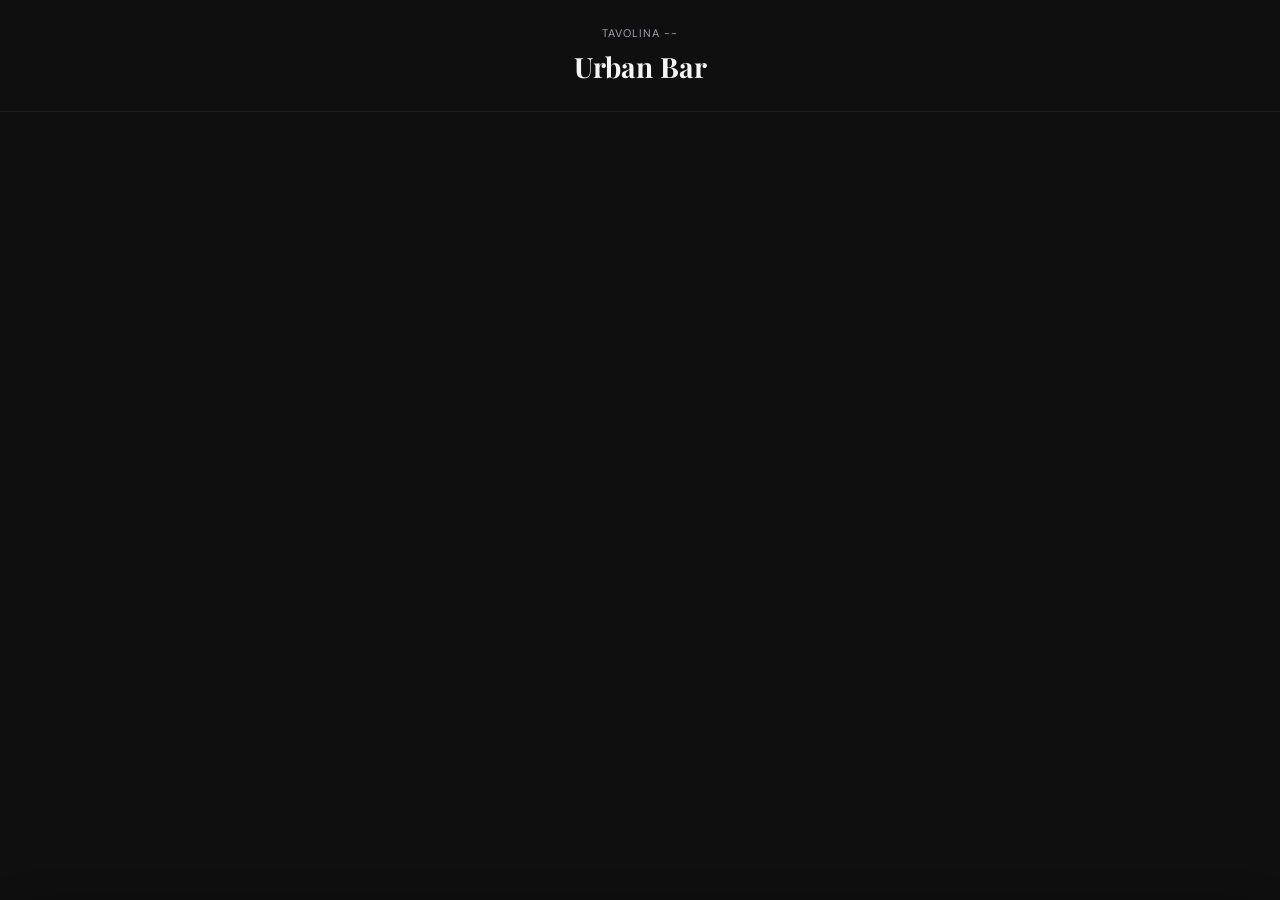
==== index.html @ 6b61b441 "Update UI: Minimalist waiter calls and logic cleanup" ====
<!DOCTYPE html>
<html lang="sq">
<head>
    <meta charset="UTF-8">
    <meta name="viewport" content="width=device-width, initial-scale=1.0">
    <title>Menu – Urban Bar</title>
    <link href="https://fonts.googleapis.com/css2?family=Playfair+Display:wght@600;700&family=DM+Sans:wght@300;400;500&display=swap" rel="stylesheet">
    <link rel="stylesheet" href="style.css">
</head>
<body>

<div id="status-hub-container"></div>

<div class="header">
    <div id="table-label" style="font-size: 11px; color: var(--muted); text-transform: uppercase; letter-spacing: 1px; margin-bottom: 8px;">Tavolina --</div>
    <h1 style="font-family: 'Playfair Display', serif; font-size: 28px;">Urban Bar</h1>
</div>

<div class="categories" id="cat-bar" style="display:none"></div>
<div id="menu-list"></div>
<div style="height: 120px;"></div>

<div class="cart-bar" id="cart-bar">
    <div id="cart-preview"></div>
    
    <div class="cart-footer">
        <div>
            <div style="font-size: 12px; color: var(--muted);">Total</div>
            <div id="cart-total" style="font-weight: 700; font-size: 18px;">0.00 €</div>
        </div>
        <button class="cart-btn-main" onclick="openModal()">Porosit <span id="cart-count"></span></button>
    </div>
</div>

<div class="overlay" id="overlay" onclick="if(event.target.id==='overlay') closeModal()">
    <div class="modal" id="modal">
        <div id="modal-body"></div>
    </div>
</div>

<script type="module" src="app.js"></script>
</body>
</html>
---- style.css ----
* { box-sizing: border-box; margin: 0; padding: 0; }
:root {
    --bg: #0F0F10; --card: #1A1A1D; --card-soft: #222226;
    --text: #F5F5F5; --muted: #A1A1AA; --border: rgba(255,255,255,0.06);
    --accent-gradient: linear-gradient(135deg,#F58529,#DD2A7B,#8134AF,#515BD4);
    --accent-solid: #DD2A7B;
}
body { background: var(--bg); color: var(--text); font-family: 'DM Sans', sans-serif; margin: 0; padding: 0; }

.status-hub {
    position: sticky; top: 0; left: 0; z-index: 1100;
    background: var(--card-soft); border-bottom: 1px solid var(--accent-solid);
    box-shadow: 0 4px 20px rgba(0,0,0,0.5); margin: 0;
}
.hub-main { padding: 12px 20px; display: flex; justify-content: space-between; align-items: center; }
.hub-info { font-size: 13px; display: flex; align-items: center; gap: 8px; }
.hub-dot { width: 8px; height: 8px; background: var(--accent-solid); border-radius: 50%; animation: pulse 1.5s infinite; }
.hub-dot.is-done { background: #4CAF7D !important; box-shadow: 0 0 10px #4CAF7D; }

@keyframes pulse { 0% { opacity: 1; } 50% { opacity: 0.3; } 100% { opacity: 1; } }

.hub-btn { background: rgba(255,255,255,0.05); border: 1px solid var(--border); color: var(--text); padding: 6px 14px; border-radius: 8px; font-size: 12px; cursor: pointer; }
.hub-dropdown {
    display: none; 
    padding: 0 20px 15px; 
    border-top: 1px solid var(--border); 
    max-height: 400px; /* E rritim pak lartësinë */
    overflow-y: auto;  /* Lejon lëvizjen (scroll) brenda listës */
}

/* Sigurohemi që butoni i fundit të ketë pak hapësirë sipër */
.hub-dropdown button:last-child {
    margin-top: 10px;
}
.hub-item { display: flex; justify-content: space-between; align-items: center; padding: 12px 0; border-bottom: 1px solid rgba(255,255,255,0.05); }

.header{ padding: 26px 20px; text-align: center; border-bottom: 1px solid var(--border); }
.categories{ display: flex; gap: 10px; padding: 14px 20px; overflow-x: auto; position: sticky; top: 0; background: var(--bg); z-index: 90; border-bottom: 1px solid var(--border); }
.cat-btn{ padding: 8px 16px; border-radius: 999px; border: 1px solid var(--border); background: var(--card); color: var(--muted); cursor: pointer; white-space: nowrap; font-size: 13px; }
.cat-btn.active{ background: var(--accent-gradient); color: white; border: none; }

.section{ padding: 0 20px; margin-top: 28px; }
.section-title{ font-family: 'Playfair Display',serif; margin-bottom: 16px; font-size: 20px; }
.item-card{ background: linear-gradient(145deg,#1A1A1D,#202024); border-radius: 20px; padding: 14px; margin-bottom: 16px; display: flex; align-items: center; gap: 14px; border: 1px solid var(--border); }
.item-image{ width: 68px; height: 68px; border-radius: 18px; background-size: cover; background-position: center; flex-shrink: 0; background-color: #222; }
.item-info { flex: 1; }
.item-name { font-weight: 600; font-size: 15px; margin-bottom: 4px; }
.item-desc { font-size: 12px; color: var(--muted); line-height: 1.4; }
.item-price { color: var(--accent-solid); font-weight: 700; font-size: 14px; margin-top: 4px; }

.add-btn { width: 36px; height: 36px; border-radius: 12px; background: var(--accent-gradient); border: none; color: white; font-size: 22px; cursor: pointer; }
.qty-ctrl { display: flex; align-items: center; gap: 10px; }
.qty-btn { width: 30px; height: 30px; border-radius: 50%; border: 1px solid var(--border); background: transparent; color: white; cursor: pointer; }

/* CART & MODAL DHE PREVIEW */
.cart-bar { position: fixed; bottom: 20px; left: 16px; right: 16px; background: #1A1A1D; border-radius: 20px; padding: 16px; display: flex; flex-direction: column; border: 1px solid var(--border); transform: translateY(150%); transition: 0.4s; z-index: 1000; box-shadow: 0 -10px 40px rgba(0,0,0,0.6); }
.cart-bar.visible { transform: translateY(0); }
.cart-footer { display: flex; justify-content: space-between; align-items: center; width: 100%; margin-top: 10px; padding-top: 10px; border-top: 1px solid var(--border); }
.cart-btn-main { background: var(--accent-gradient); border: none; padding: 12px 20px; border-radius: 12px; color: white; font-weight: 600; cursor: pointer; }

#cart-preview { max-height: 160px; overflow-y: auto; width: 100%; }
.preview-item { display: flex; justify-content: space-between; align-items: center; padding: 8px 0; border-bottom: 1px solid rgba(255,255,255,0.03); font-size: 14px; }
.preview-item:last-child { border-bottom: none; }
.remove-btn { background: rgba(221, 42, 123, 0.15); color: var(--accent-solid); border: none; border-radius: 6px; padding: 6px 10px; font-size: 12px; cursor: pointer; font-weight: 600; transition: 0.2s; }
.remove-btn:active { background: var(--accent-solid); color: white; }

.overlay { position: fixed; inset: 0; background: rgba(0,0,0,0.8); backdrop-filter: blur(8px); display: none; align-items: flex-end; z-index: 2000; }
.modal { background: #18181B; width: 100%; border-radius: 24px 24px 0 0; padding: 24px; max-height: 80vh; overflow-y: auto; }
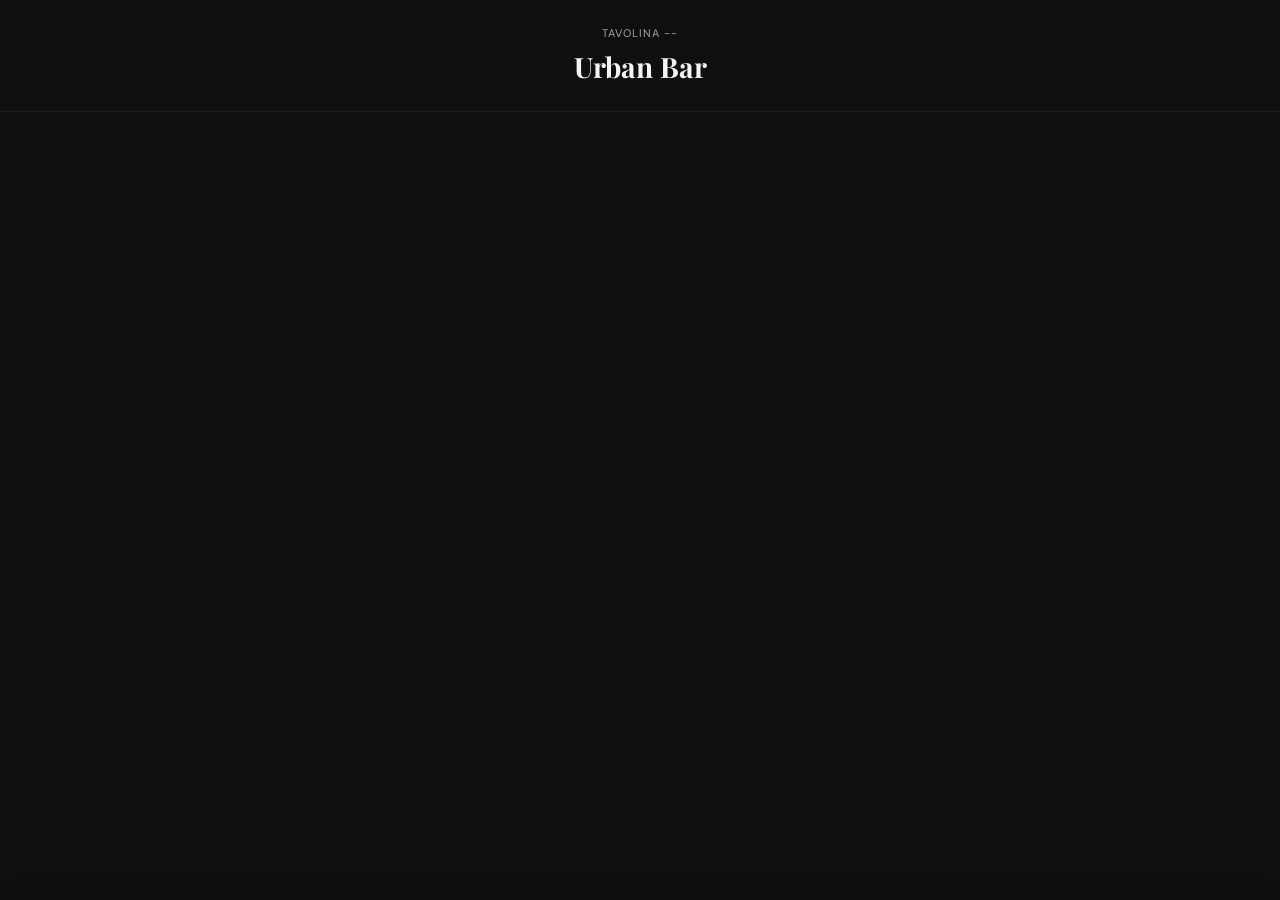
==== commit d24bd6ac: "feat: enhance modal UI and scale up action buttons" ====
--- a/index.html
+++ b/index.html
@@ -1,43 +1,67 @@
 <!DOCTYPE html>
 <html lang="sq">
 <head>
-    <meta charset="UTF-8">
-    <meta name="viewport" content="width=device-width, initial-scale=1.0">
-    <title>Menu – Urban Bar</title>
-    <link href="https://fonts.googleapis.com/css2?family=Playfair+Display:wght@600;700&family=DM+Sans:wght@300;400;500&display=swap" rel="stylesheet">
-    <link rel="stylesheet" href="style.css">
+  <meta charset="UTF-8" />
+  <meta name="viewport" content="width=device-width, initial-scale=1.0" />
+  <title>Menu – Urban Bar</title>
+  <link rel="preconnect" href="https://fonts.googleapis.com" />
+  <link rel="preconnect" href="https://fonts.gstatic.com" crossorigin />
+  <link href="https://fonts.googleapis.com/css2?family=Playfair+Display:wght@600;700&family=DM+Sans:wght@300;400;500;700&display=swap" rel="stylesheet" />
+  <link rel="stylesheet" href="client/style.css" />
 </head>
 <body>
 
-<div id="status-hub-container"></div>
+  <aside id="status-hub-container" aria-live="polite"></aside>
 
-<div class="header">
-    <div id="table-label" style="font-size: 11px; color: var(--muted); text-transform: uppercase; letter-spacing: 1px; margin-bottom: 8px;">Tavolina --</div>
-    <h1 style="font-family: 'Playfair Display', serif; font-size: 28px;">Urban Bar</h1>
-</div>
+  <header class="page-header">
+    <div id="table-label" class="page-header__table-label">Tavolina --</div>
+    <h1 class="page-header__title">Urban Bar</h1>
+  </header>
 
-<div class="categories" id="cat-bar" style="display:none"></div>
-<div id="menu-list"></div>
-<div style="height: 120px;"></div>
+  <nav id="cat-bar" class="categories" aria-label="Kategoritë e menusë" hidden></nav>
 
-<div class="cart-bar" id="cart-bar">
-    <div id="cart-preview"></div>
-    
-    <div class="cart-footer">
-        <div>
-            <div style="font-size: 12px; color: var(--muted);">Total</div>
-            <div id="cart-total" style="font-weight: 700; font-size: 18px;">0.00 €</div>
+  <main id="menu-list" class="menu-list"></main>
+
+  <div class="page-spacer" aria-hidden="true"></div>
+
+  <section id="cart-bar" class="cart-bar" aria-label="Përmbledhja e porosisë">
+    <div id="cart-preview" class="cart-preview" role="list">
+      </div>
+
+    <footer class="cart-footer">
+      <div class="cart-summary">
+        <span class="cart-summary__label">Total</span>
+        <output id="cart-total" class="cart-summary__value">0.00 €</output>
+      </div>
+
+      <button id="cart-open-btn" class="button button--primary cart-btn-main" type="button">
+        Porosit <span id="cart-count" class="cart-count-badge"></span>
+      </button>
+    </footer>
+  </section>
+
+  <div id="overlay" class="overlay" aria-hidden="true">
+    <section id="modal" class="modal" role="dialog" aria-modal="true" aria-labelledby="modal-title">
+      <header class="modal__header">
+        <h2 id="modal-title" class="modal__title">Detajet e Porosisë</h2>
+      </header>
+      <div id="modal-body" class="modal__body"></div>
+    </section>
+  </div>
+
+  <template id="template-item">
+    <article class="item-card">
+      <div class="item-image"></div>
+      <div class="item-info">
+        <h3 class="item-name"></h3>
+        <p class="item-desc"></p>
+        <span class="item-price"></span>
+      </div>
+      <div class="qty-ctrl">
         </div>
-        <button class="cart-btn-main" onclick="openModal()">Porosit <span id="cart-count"></span></button>
-    </div>
-</div>
+    </article>
+  </template>
 
-<div class="overlay" id="overlay" onclick="if(event.target.id==='overlay') closeModal()">
-    <div class="modal" id="modal">
-        <div id="modal-body"></div>
-    </div>
-</div>
-
-<script type="module" src="app.js"></script>
+  <script type="module" src="client/js/app.js"></script>
 </body>
 </html>
--- a/client/style.css
+++ b/client/style.css
@@ -0,0 +1,728 @@
+/* ==========================================================================
+   1. RESET & VARIABLES
+   ========================================================================== */
+*,
+*::before,
+*::after {
+  box-sizing: border-box;
+}
+
+:root {
+  --color-bg: #0f0f10;
+  --color-surface: #1a1a1d;
+  --color-surface-soft: #222226;
+  --color-surface-deep: #18181b;
+  --color-surface-input: #111111;
+
+  --color-text: #f5f5f5;
+  --color-text-muted: #a1a1aa;
+  --color-border: rgba(255, 255, 255, 0.06);
+  --color-border-soft: rgba(255, 255, 255, 0.05);
+
+  --color-accent: #dd2a7b;
+  --color-success: #4caf7d;
+
+  --gradient-accent: linear-gradient(135deg, #f58529, #dd2a7b, #8134af, #515bd4);
+  --gradient-card: linear-gradient(145deg, #1a1a1d, #202024);
+
+  --font-body: "DM Sans", sans-serif;
+  --font-heading: "Playfair Display", serif;
+
+  --radius-xs: 0.375rem;
+  --radius-sm: 0.5rem;
+  --radius-md: 0.75rem;
+  --radius-lg: 1rem;
+  --radius-xl: 1.25rem;
+  --radius-2xl: 1.5rem;
+  --radius-pill: 62.4375rem;
+  --radius-round: 50%;
+
+  --space-1: 0.25rem;
+  --space-2: 0.5rem;
+  --space-3: 0.625rem;
+  --space-4: 0.75rem;
+  --space-5: 0.875rem;
+  --space-6: 1rem;
+  --space-7: 1.125rem;
+  --space-8: 1.25rem;
+  --space-9: 1.5rem;
+  --space-10: 1.75rem;
+  --space-11: 2rem;
+
+  --text-xs: 0.625rem;
+  --text-sm: 0.75rem;
+  --text-md: 0.8125rem;
+  --text-base: 0.875rem;
+  --text-lg: 0.9375rem;
+  --text-xl: 1rem;
+  --text-2xl: 1.25rem;
+  --text-3xl: 1.75rem;
+
+  --shadow-elevated: 0 0.25rem 1.25rem rgba(0, 0, 0, 0.5);
+  --shadow-cart: 0 -0.625rem 2.5rem rgba(0, 0, 0, 0.6);
+  --shadow-button: 0 0.25rem 0.9375rem rgba(0, 0, 0, 0.2);
+
+  --transition-fast: 0.2s ease;
+  --transition-base: 0.3s ease;
+  --transition-slow: 0.4s ease;
+
+  --container-padding: 1.25rem;
+  --sticky-top-categories: 0;
+  --sticky-top-waiter: 4.125rem;
+}
+
+/* ==========================================================================
+   2. BASE STYLES
+   ========================================================================== */
+html {
+  font-size: 16px;
+  scroll-behavior: smooth;
+}
+
+body {
+  margin: 0;
+  padding: 0;
+  background: var(--color-bg);
+  color: var(--color-text);
+  font-family: var(--font-body);
+}
+
+button,
+input,
+textarea {
+  font: inherit;
+}
+
+button {
+  cursor: pointer;
+}
+
+img {
+  max-width: 100%;
+  display: block;
+}
+
+[hidden] {
+  display: none !important;
+}
+
+/* ==========================================================================
+   3. HEADER & LAYOUT
+   ========================================================================== */
+.page-header {
+  padding: 1.625rem var(--container-padding);
+  text-align: center;
+  border-bottom: 0.0625rem solid var(--color-border);
+}
+
+.page-header__table-label {
+  margin-bottom: var(--space-2);
+  color: var(--color-text-muted);
+  font-size: 0.6875rem;
+  text-transform: uppercase;
+  letter-spacing: 0.0625rem;
+}
+
+.page-header__title {
+  margin: 0;
+  font-family: var(--font-heading);
+  font-size: var(--text-3xl);
+  font-weight: 700;
+}
+
+.menu-list {
+  width: 100%;
+}
+
+.page-spacer {
+  height: 7.5rem;
+}
+
+/* ==========================================================================
+   4. STATUS HUB (STIKCY BAR)
+   ========================================================================== */
+.status-hub {
+  position: sticky;
+  top: 0;
+  left: 0;
+  z-index: 1100;
+  margin: 0;
+  background: var(--color-surface-soft);
+  border-bottom: 0.0625rem solid var(--color-accent);
+  box-shadow: var(--shadow-elevated);
+}
+
+.status-hub__main {
+  display: flex;
+  align-items: center;
+  justify-content: space-between;
+  padding: 0.75rem 1.25rem;
+  gap: 1rem;
+}
+
+.status-hub__info {
+  display: flex;
+  align-items: center;
+  gap: 0.5rem;
+  font-size: var(--text-md);
+}
+
+.status-hub__dot {
+  width: 0.5rem;
+  height: 0.5rem;
+  border-radius: var(--radius-round);
+  background: var(--color-accent);
+  animation: pulse 1.5s infinite;
+}
+
+.status-hub__dot.is-done {
+  background: var(--color-success) !important;
+  box-shadow: 0 0 0.625rem var(--color-success);
+}
+
+.status-hub__dropdown {
+  display: none;
+  max-height: 25rem;
+  overflow-y: auto;
+  padding: 0 1.25rem 0.9375rem;
+  border-top: 0.0625rem solid var(--color-border);
+}
+
+.status-hub__dropdown.is-open {
+  display: block;
+}
+
+.status-hub__item {
+  display: flex;
+  align-items: center;
+  justify-content: space-between;
+  gap: 1rem;
+  padding: 0.75rem 0;
+  border-bottom: 0.0625rem solid var(--color-border-soft);
+}
+
+.status-hub__item-title {
+  font-size: var(--text-md);
+  font-weight: 500;
+}
+
+.status-hub__item-actions {
+  display: flex;
+  align-items: center;
+  gap: 0.75rem;
+}
+
+.status-hub__status {
+  font-size: var(--text-xs);
+  font-weight: 700;
+  text-transform: uppercase;
+}
+
+.status-hub__status.is-done {
+  color: var(--color-success);
+}
+
+.status-hub__footer {
+  margin-top: 0.3125rem;
+  padding: 0.9375rem 0 0.3125rem;
+  text-align: center;
+}
+
+/* ==========================================================================
+   5. CATEGORIES & CARDS
+   ========================================================================== */
+.categories {
+  position: sticky;
+  top: var(--sticky-top-categories);
+  z-index: 90;
+  display: flex;
+  gap: 0.625rem;
+  overflow-x: auto;
+  padding: 0.875rem var(--container-padding);
+  background: var(--color-bg);
+  border-bottom: 0.0625rem solid var(--color-border);
+}
+
+.categories::-webkit-scrollbar {
+  display: none;
+}
+
+.category-btn {
+  flex: 0 0 auto;
+  white-space: nowrap;
+  border: 0.0625rem solid var(--color-border);
+  border-radius: var(--radius-pill);
+  background: var(--color-surface);
+  color: var(--color-text-muted);
+  padding: 0.5rem 1rem;
+  font-size: var(--text-md);
+  transition: var(--transition-fast);
+}
+
+.category-btn.active {
+  border: none;
+  color: #ffffff;
+  background: var(--gradient-accent);
+}
+
+.section {
+  margin-top: 1.75rem;
+  padding: 0 var(--container-padding);
+}
+
+.section-title {
+  margin: 0 0 1rem;
+  font-family: var(--font-heading);
+  font-size: var(--text-2xl);
+}
+
+.item-card {
+  display: flex;
+  align-items: center;
+  gap: 0.875rem;
+  margin-bottom: 1rem;
+  padding: 0.875rem;
+  border: 0.0625rem solid var(--color-border);
+  border-radius: var(--radius-xl);
+  background: var(--gradient-card);
+}
+
+.item-image {
+  flex-shrink: 0;
+  width: 4.25rem;
+  height: 4.25rem;
+  border-radius: 1.125rem;
+  background-color: #222222;
+  background-position: center;
+  background-repeat: no-repeat;
+  background-size: cover;
+}
+
+.item-info {
+  flex: 1;
+  min-width: 0;
+}
+
+.item-name {
+  margin-bottom: 0.25rem;
+  font-size: var(--text-lg);
+  font-weight: 600;
+}
+
+.item-desc {
+  color: var(--color-text-muted);
+  font-size: var(--text-sm);
+  line-height: 1.4;
+}
+
+.item-price {
+  margin-top: 0.25rem;
+  color: var(--color-accent);
+  font-size: var(--text-base);
+  font-weight: 700;
+}
+
+/* ==========================================================================
+   6. CONTROLS & BUTTONS
+   ========================================================================== */
+.qty-ctrl {
+  display: flex;
+  align-items: center;
+  gap: 0.625rem;
+}
+
+.qty-value {
+  min-width: 1.5rem;
+  text-align: center;
+  font-weight: 700;
+}
+
+.button {
+  display: inline-flex;
+  align-items: center;
+  justify-content: center;
+  border: none;
+  transition: var(--transition-fast);
+}
+
+.button--primary {
+  color: #ffffff;
+  background: var(--gradient-accent);
+}
+
+.button--ghost {
+  color: var(--color-text);
+  background: rgba(255, 255, 255, 0.05);
+  border: 0.0625rem solid var(--color-border);
+}
+
+.button--accent-solid {
+  color: #ffffff;
+  background: var(--color-accent);
+}
+
+.icon-btn {
+  width: 2.25rem;
+  height: 2.25rem;
+  border-radius: 0.75rem;
+  color: #ffffff;
+  font-size: 1.375rem;
+}
+
+.qty-btn {
+  width: 1.875rem;
+  height: 1.875rem;
+  border: 0.0625rem solid var(--color-border);
+  border-radius: var(--radius-round);
+  background: transparent;
+  color: #ffffff;
+}
+
+.status-hub__toggle-btn,
+.status-hub__link,
+.waiter-btn,
+.cart-btn-main,
+.confirm-btn {
+  border-radius: var(--radius-md);
+}
+
+.status-hub__toggle-btn {
+  padding: 0.375rem 0.875rem;
+  font-size: var(--text-sm);
+}
+
+.status-hub__link {
+  display: inline-flex;
+  align-items: center;
+  justify-content: center;
+  min-width: 3.25rem;
+  padding: 0.3125rem 0.625rem;
+  font-size: var(--text-sm);
+  font-weight: 700;
+  color: var(--color-accent);
+  text-decoration: none;
+  background: rgba(255, 255, 255, 0.05);
+  border: 0.0625rem solid var(--color-border);
+}
+
+.status-hub__view-all-btn {
+  width: auto;
+  min-width: 8.75rem;
+  padding: 0.5rem 1rem;
+  border: none;
+  border-radius: 0.75rem;
+  background: var(--gradient-accent);
+  color: #ffffff;
+  font-size: 0.6875rem;
+  font-weight: 700;
+}
+
+/* ==========================================================================
+   7. CART BAR & PREVIEW
+   ========================================================================== */
+.cart-bar {
+  position: fixed;
+  right: 1rem;
+  bottom: 1.25rem;
+  left: 1rem;
+  z-index: 1000;
+  display: flex;
+  flex-direction: column;
+  padding: 1rem;
+  border: 0.0625rem solid var(--color-border);
+  border-radius: var(--radius-xl);
+  background: var(--color-surface);
+  box-shadow: var(--shadow-cart);
+  transform: translateY(150%);
+  transition: transform var(--transition-slow);
+}
+
+.cart-bar.visible {
+  transform: translateY(0);
+}
+
+.cart-preview {
+  max-height: 10rem;
+  overflow-y: auto;
+  width: 100%;
+}
+
+.preview-item {
+  display: flex;
+  align-items: center;
+  justify-content: space-between;
+  gap: 0.75rem;
+  padding: 0.5rem 0;
+  border-bottom: 0.0625rem solid rgba(255, 255, 255, 0.03);
+  font-size: var(--text-base);
+}
+
+.preview-item:last-child {
+  border-bottom: none;
+}
+
+.preview-item__name {
+  flex: 1;
+  font-size: var(--text-base);
+}
+
+.preview-item__qty-box {
+  display: flex;
+  align-items: center;
+  gap: 0.75rem;
+  margin-right: 0.625rem;
+  padding: 0.25rem 0.5rem;
+  border: 0.0625rem solid var(--color-border);
+  border-radius: 0.625rem;
+  background: rgba(255, 255, 255, 0.05);
+}
+
+.preview-item__qty-btn {
+  padding: 0 0.3125rem;
+  border: none;
+  background: none;
+  color: var(--color-accent);
+  font-size: 1rem;
+  font-weight: 800;
+}
+
+.preview-item__qty-value {
+  min-width: 0.9375rem;
+  text-align: center;
+  font-size: var(--text-md);
+  font-weight: 700;
+}
+
+.preview-item__price {
+  min-width: 3.125rem;
+  text-align: right;
+  color: var(--color-text-muted);
+  font-size: var(--text-md);
+}
+
+.cart-footer {
+  display: flex;
+  align-items: center;
+  justify-content: space-between;
+  gap: 1rem;
+  width: 100%;
+  margin-top: 0.625rem;
+  padding-top: 0.625rem;
+  border-top: 0.0625rem solid var(--color-border);
+}
+
+.cart-summary__label {
+  color: var(--color-text-muted);
+  font-size: var(--text-sm);
+}
+
+.cart-summary__value {
+  font-size: var(--text-xl);
+  font-weight: 700;
+}
+
+.cart-btn-main {
+  padding: 0.75rem 1.25rem;
+  font-weight: 600;
+}
+
+/* ==========================================================================
+   8. MODAL, OVERLAY & UPSELL (PERDITESUAR)
+   ========================================================================== */
+.overlay {
+  position: fixed;
+  inset: 0;
+  z-index: 2000;
+  display: none;
+  align-items: flex-end;
+  background: rgba(0, 0, 0, 0.8);
+  backdrop-filter: blur(0.5rem);
+}
+
+.overlay.is-visible {
+  display: flex;
+}
+
+.modal {
+  width: 100%;
+  max-height: 80vh;
+  overflow-y: auto;
+  padding: 1.5rem;
+  border-radius: 1.5rem 1.5rem 0 0;
+  background: var(--color-surface-deep);
+}
+
+.modal__title {
+  margin: 0 0 1.25rem;
+  text-align: center;
+  font-family: var(--font-heading);
+}
+
+.modal__items {
+  max-height: 18.75rem;
+  overflow-y: auto;
+}
+
+.modal__item {
+  display: flex;
+  align-items: center;
+  justify-content: space-between;
+  gap: 1rem;
+  padding: 1rem 0 1.25rem; /* Pak me shume padding per hapesire */
+  border-bottom: 0.0625rem solid var(--color-border);
+}
+
+.modal__item-info {
+  flex: 1;
+}
+
+.modal__item-name {
+  font-size: var(--text-lg); /* Zmadhuar per lehtesi leximi */
+  font-weight: 700;
+}
+
+.modal__item-price {
+  color: var(--color-text-muted);
+  font-size: var(--text-base); /* Zmadhuar pak nga text-sm */
+}
+
+.note-field {
+  width: 100%;
+  min-height: 6.25rem;
+  margin-top: 0.9375rem;
+  padding: 0.9375rem;
+  border: 0.0625rem solid var(--color-border);
+  border-radius: 0.9375rem;
+  background: var(--color-surface-input);
+  color: #ffffff;
+  resize: vertical;
+}
+
+/* NDRYSHIMI: Tekst shumë i madh për dërgimin */
+.confirm-btn {
+  width: 100%;
+  margin-top: 1.25rem;
+  padding: 1.125rem;
+  border: none;
+  border-radius: var(--radius-lg);
+  font-size: var(--text-xl);
+  font-weight: 800;
+  letter-spacing: 0.02rem;
+  background: var(--gradient-accent);
+  color: #ffffff;
+}
+
+.waiter-btn {
+  position: fixed;
+  top: var(--sticky-top-waiter);
+  right: 1rem;
+  z-index: 1001;
+  padding: 0.5rem 1rem;
+  border: 0.0625rem solid var(--color-border);
+  border-radius: 1.25rem;
+  background: rgba(255, 255, 255, 0.05);
+  color: #ffffff;
+  font-size: var(--text-sm);
+  font-weight: 600;
+  backdrop-filter: blur(0.9375rem);
+  box-shadow: var(--shadow-button);
+  transition: var(--transition-base);
+}
+
+/* ==========================================================================
+   9. UPSELL SECTION (ZMADHUAR)
+   ========================================================================== */
+.upsell {
+  margin-top: 1.25rem;
+  padding: 1.25rem;
+  background: rgba(255, 255, 255, 0.03);
+  border-radius: var(--radius-lg);
+  display: flex;
+  flex-direction: column;
+  gap: 1rem;
+  animation: fadeIn 0.4s ease forwards;
+}
+
+.upsell__text {
+  font-size: var(--text-base); /* Zmadhuar per vone re */
+  color: var(--color-text-muted);
+  font-weight: 700;
+  text-transform: uppercase;
+  letter-spacing: 0.05rem;
+}
+
+.upsell__actions {
+  display: flex;
+  align-items: center;
+  justify-content: space-between;
+  gap: 0.75rem;
+}
+
+/* NDRYSHIMI: Madhësia e tekstit për butonin e propozimit */
+.upsell-btn {
+  flex: 2;
+  background: var(--color-surface-soft);
+  color: var(--color-text);
+  border: 0.0625rem solid var(--color-border);
+  padding: 0.875rem 1.125rem;
+  border-radius: var(--radius-md);
+  font-size: var(--text-base);
+  font-weight: 700;
+  display: inline-flex;
+  align-items: center;
+  justify-content: space-between;
+  gap: 0.5rem;
+  transition: var(--transition-fast);
+}
+
+.upsell-btn span {
+  color: var(--color-accent);
+  font-weight: 800;
+}
+
+.upsell-view-all-btn {
+  flex: 1;
+  background: var(--color-surface-soft);
+  color: var(--color-text-muted);
+  border: 0.0625rem solid var(--color-border);
+  padding: 0.875rem 0.5rem;
+  border-radius: var(--radius-md);
+  font-size: var(--text-base); /* Zmadhuar per uniformitet */
+  font-weight: 600;
+  text-align: center;
+  transition: var(--transition-fast);
+}
+
+.upsell-btn:active,
+.upsell-view-all-btn:active {
+  transform: scale(0.96);
+}
+
+/* ==========================================================================
+   10. ANIMATIONS & MEDIA QUERIES
+   ========================================================================== */
+@keyframes fadeIn {
+  from { opacity: 0; transform: translateY(5px); }
+  to { opacity: 1; transform: translateY(0); }
+}
+
+@keyframes pulse {
+  0% { opacity: 1; }
+  50% { opacity: 0.3; }
+  100% { opacity: 1; }
+}
+
+@media (max-width: 30rem) {
+  .item-card {
+    align-items: flex-start;
+  }
+  .cart-footer {
+    align-items: flex-end;
+  }
+  .upsell__actions {
+    flex-direction: column; /* Ne mobile shume te vogel, butonat dalin njeri mbi tjetrin */
+  }
+  .upsell-btn, .upsell-view-all-btn {
+    width: 100%;
+  }
+}
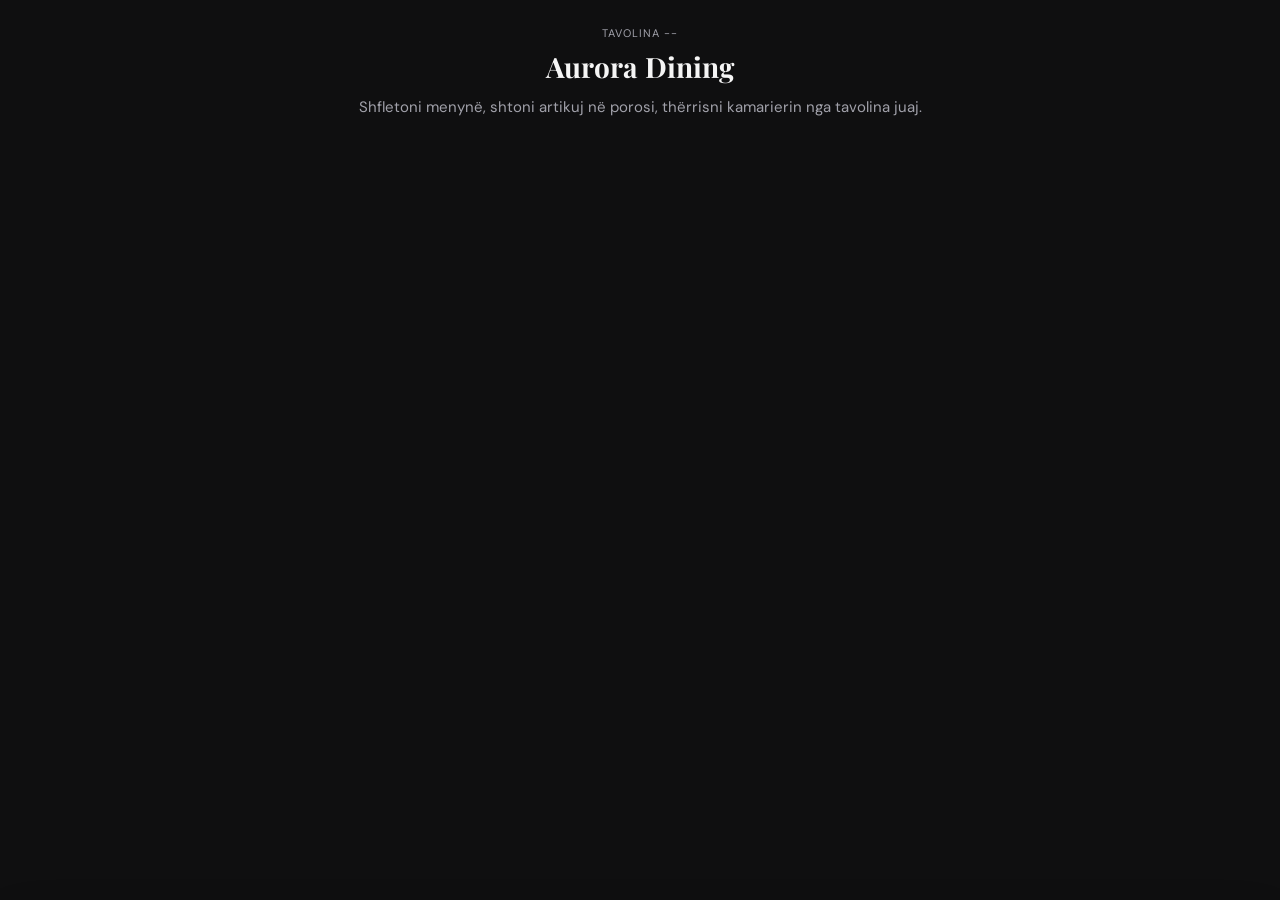
==== commit 609bc14b: "Sprint 3: Stabilize Nexora Gastro demo readiness" ====
--- a/index.html
+++ b/index.html
@@ -3,11 +3,11 @@
 <head>
   <meta charset="UTF-8" />
   <meta name="viewport" content="width=device-width, initial-scale=1.0" />
-  <title>Menu – Urban Bar</title>
+  <title>Menu – Aurora Dining</title>
   <link rel="preconnect" href="https://fonts.googleapis.com" />
   <link rel="preconnect" href="https://fonts.gstatic.com" crossorigin />
   <link href="https://fonts.googleapis.com/css2?family=Playfair+Display:wght@600;700&family=DM+Sans:wght@300;400;500;700&display=swap" rel="stylesheet" />
-  <link rel="stylesheet" href="client/style.css" />
+  <link rel="stylesheet" href="client/style.css?v=ng-1" />
 </head>
 <body>
 
@@ -15,8 +15,12 @@
 
   <header class="page-header">
     <div id="table-label" class="page-header__table-label">Tavolina --</div>
-    <h1 class="page-header__title">Urban Bar</h1>
+    <h1 class="page-header__title">Aurora Dining</h1>
   </header>
+
+  <section class="client-intro" aria-label="Udhëzim i shkurtër">
+    <p>Shfletoni menynë, shtoni artikuj në porosi, thërrisni kamarierin nga tavolina juaj.</p>
+  </section>
 
   <nav id="cat-bar" class="categories" aria-label="Kategoritë e menusë" hidden></nav>
 
@@ -62,6 +66,7 @@
     </article>
   </template>
 
-  <script type="module" src="client/js/app.js"></script>
+  <!-- RRESHTI I SUPABASE U HOQ NGA KETU -->
+  <script type="module" src="client/js/app.js?v=ng-1"></script>
 </body>
 </html>
--- a/client/style.css
+++ b/client/style.css
@@ -110,9 +110,8 @@
    3. HEADER & LAYOUT
    ========================================================================== */
 .page-header {
-  padding: 1.625rem var(--container-padding);
+  padding: 1.625rem var(--container-padding) 4px var(--container-padding);
   text-align: center;
-  border-bottom: 0.0625rem solid var(--color-border);
 }
 
 .page-header__table-label {
@@ -135,7 +134,11 @@
 }
 
 .page-spacer {
-  height: 7.5rem;
+  height: 0;
+}
+
+body.cart-active .page-spacer {
+  height: var(--cart-spacer, 8rem);
 }
 
 /* ==========================================================================
@@ -172,7 +175,7 @@
   height: 0.5rem;
   border-radius: var(--radius-round);
   background: var(--color-accent);
-  animation: pulse 1.5s infinite;
+  animation: pulse 1s infinite;
 }
 
 .status-hub__dot.is-done {
@@ -423,11 +426,12 @@
 .cart-bar {
   position: fixed;
   right: 1rem;
-  bottom: 1.25rem;
+  bottom: max(0.75rem, env(safe-area-inset-bottom));
   left: 1rem;
   z-index: 1000;
   display: flex;
   flex-direction: column;
+  max-height: min(55vh, 28rem);
   padding: 1rem;
   border: 0.0625rem solid var(--color-border);
   border-radius: var(--radius-xl);
@@ -442,7 +446,7 @@
 }
 
 .cart-preview {
-  max-height: 10rem;
+  max-height: min(16rem, 38vh);
   overflow-y: auto;
   width: 100%;
 }
@@ -725,4 +729,291 @@
   .upsell-btn, .upsell-view-all-btn {
     width: 100%;
   }
-}+}
+
+/* ==========================================================================
+   11. UTILITIES & HELPERS
+   ========================================================================== */
+.toast-notification {
+  position: fixed;
+  top: 1.25rem;
+  left: 50%;
+  transform: translateX(-50%);
+  z-index: 9999;
+  padding: 0.75rem 1.5rem;
+  border-radius: var(--radius-pill);
+  background: var(--color-surface-deep);
+  color: var(--color-text);
+  font-size: var(--text-base);
+  font-weight: 600;
+  box-shadow: var(--shadow-elevated);
+  border: 1px solid var(--color-border);
+  animation: slideIn 0.3s ease forwards, slideOut 0.3s ease 3s forwards;
+  opacity: 0;
+}
+
+.toast-notification.is-success {
+    background: #14532d;
+    color: #dcfce7;
+    border-color: #22c55e;
+}
+
+.toast-notification.is-error {
+    background: #5a162b;
+    color: #ffcedb;
+    border-color: #ff6a92;
+}
+
+@keyframes slideIn {
+  from {
+    opacity: 0;
+    transform: translate(-50%, -20px);
+  }
+  to {
+    opacity: 1;
+    transform: translate(-50%, 0);
+  }
+}
+
+@keyframes slideOut {
+  from {
+    opacity: 1;
+    transform: translate(-50%, 0);
+  }
+  to {
+    opacity: 0;
+    transform: translate(-50%, -20px);
+  }
+}
+/* Waiter call cancel state */
+.waiter-btn.is-active {
+  background: #3a2a22;
+  color: #f4d8c7;
+  border: 1px solid rgba(240, 149, 106, 0.45);
+}
+
+/* v32 balanced waiter call button */
+.waiter-btn {
+  top: 3.95rem;
+  padding: 0.55rem 0.95rem;
+  border-radius: 1.25rem;
+  font-size: 0.88rem;
+  font-weight: 750;
+  background: rgba(255, 255, 255, 0.065);
+  border-color: rgba(255, 255, 255, 0.16);
+}
+
+/* ==========================================================================
+   v41 CLIENT LAYOUT FIX: static waiter button + no cart overlap
+   ========================================================================== */
+.waiter-action-row {
+  display: flex;
+  justify-content: center;
+  padding: 0.65rem var(--container-padding) 0.35rem;
+  background: var(--color-bg);
+}
+
+.waiter-btn {
+  position: static;
+  top: auto;
+  right: auto;
+  z-index: auto;
+  width: auto;
+  max-width: 100%;
+  min-width: 7rem;
+  padding: 0.48rem 0.82rem;
+  border-radius: 1.15rem;
+  font-size: 0.84rem;
+  line-height: 1.15;
+  white-space: nowrap;
+}
+
+.menu-list {
+  padding-bottom: 0;
+}
+
+.cart-bar {
+  max-height: min(55vh, 28rem);
+  overflow: hidden;
+}
+
+.cart-preview {
+  max-height: min(16rem, 38vh);
+  overflow-y: auto;
+  overscroll-behavior: contain;
+}
+
+.page-spacer {
+  height: 0;
+}
+
+body.cart-active .page-spacer {
+  height: var(--cart-spacer, 8rem);
+}
+
+@media (max-width: 30rem) {
+  .waiter-action-row {
+    padding-top: 0.55rem;
+    padding-bottom: 0.25rem;
+  }
+
+  .waiter-btn {
+    min-width: 6.8rem;
+    padding: 0.46rem 0.76rem;
+    font-size: 0.83rem;
+  }
+
+  .cart-bar {
+    right: 0.75rem;
+    left: 0.75rem;
+    bottom: max(0.75rem, env(safe-area-inset-bottom));
+    max-height: min(55vh, 28rem);
+    padding: 0.9rem;
+  }
+}
+
+/* ==========================================================================
+   v42 CLIENT RESPONSIVE FIX: desktop floating waiter, mobile static waiter,
+   cleaner toast spacing
+   ========================================================================== */
+.toast-notification {
+  width: max-content;
+  max-width: calc(100vw - 2rem);
+  padding: 1rem 1.25rem;
+  border-radius: 0.85rem;
+  line-height: 1.35;
+  text-align: center;
+}
+
+.waiter-action-row {
+  padding: 0;
+  background: transparent;
+}
+
+.waiter-btn {
+  position: fixed;
+  top: 3.95rem;
+  right: 1rem;
+  z-index: 1001;
+  width: auto;
+  min-width: 7rem;
+  max-width: calc(100vw - 2rem);
+  padding: 0.55rem 0.95rem;
+  border-radius: 1.25rem;
+  font-size: 0.88rem;
+  line-height: 1.15;
+  white-space: nowrap;
+  backdrop-filter: blur(0.9375rem);
+}
+
+@media (max-width: 48rem) {
+  .waiter-action-row {
+    display: flex;
+    justify-content: center;
+    padding: 0.6rem var(--container-padding) 0.3rem;
+    background: var(--color-bg);
+  }
+
+  .waiter-btn {
+    position: static;
+    top: auto;
+    right: auto;
+    z-index: auto;
+    min-width: 6.8rem;
+    padding: 0.46rem 0.76rem;
+    border-radius: 1.15rem;
+    font-size: 0.83rem;
+  }
+}
+
+
+/* ==========================================================================
+   Nexora Gastro Sprint 2.1 - Client clarity states
+   ========================================================================== */
+.client-intro {
+  padding: 0.45rem var(--container-padding) 0.75rem;
+  text-align: center;
+  color: var(--color-text-muted);
+  background: var(--color-bg);
+}
+
+.client-intro p {
+  max-width: 42rem;
+  margin: 0 auto;
+  font-size: var(--text-lg);
+  line-height: 1.5;
+}
+
+.menu-state {
+  margin: 1.25rem var(--container-padding) 0;
+  padding: 1.35rem;
+  border: 0.0625rem solid var(--color-border);
+  border-radius: var(--radius-xl);
+  background: var(--gradient-card);
+  text-align: center;
+}
+
+.menu-state__badge {
+  display: inline-flex;
+  align-items: center;
+  justify-content: center;
+  margin-bottom: 0.75rem;
+  padding: 0.25rem 0.7rem;
+  border: 0.0625rem solid var(--color-border);
+  border-radius: var(--radius-pill);
+  color: var(--color-text-muted);
+  font-size: var(--text-xs);
+  font-weight: 700;
+  text-transform: uppercase;
+  letter-spacing: 0.06rem;
+}
+
+.menu-state h2 {
+  margin: 0 0 0.5rem;
+  font-family: var(--font-heading);
+  font-size: var(--text-2xl);
+}
+
+.menu-state p {
+  max-width: 28rem;
+  margin: 0 auto;
+  color: var(--color-text-muted);
+  font-size: var(--text-base);
+  line-height: 1.55;
+}
+
+.menu-state__action {
+  margin-top: 1rem;
+  padding: 0.75rem 1rem;
+  border-radius: var(--radius-md);
+  font-weight: 700;
+}
+
+.menu-skeleton {
+  display: grid;
+  gap: 0.75rem;
+  margin-top: 1.1rem;
+}
+
+.menu-skeleton div {
+  height: 4.75rem;
+  border-radius: var(--radius-lg);
+  background: linear-gradient(90deg, rgba(255,255,255,0.04), rgba(255,255,255,0.09), rgba(255,255,255,0.04));
+  background-size: 200% 100%;
+  animation: skeletonPulse 1.25s ease-in-out infinite;
+}
+
+@keyframes skeletonPulse {
+  0% { background-position: 200% 0; }
+  100% { background-position: -200% 0; }
+}
+
+@media (max-width: 48rem) {
+  .client-intro {
+    padding-top: 0.25rem;
+  }
+
+  .client-intro p {
+    font-size: var(--text-md);
+  }
+}
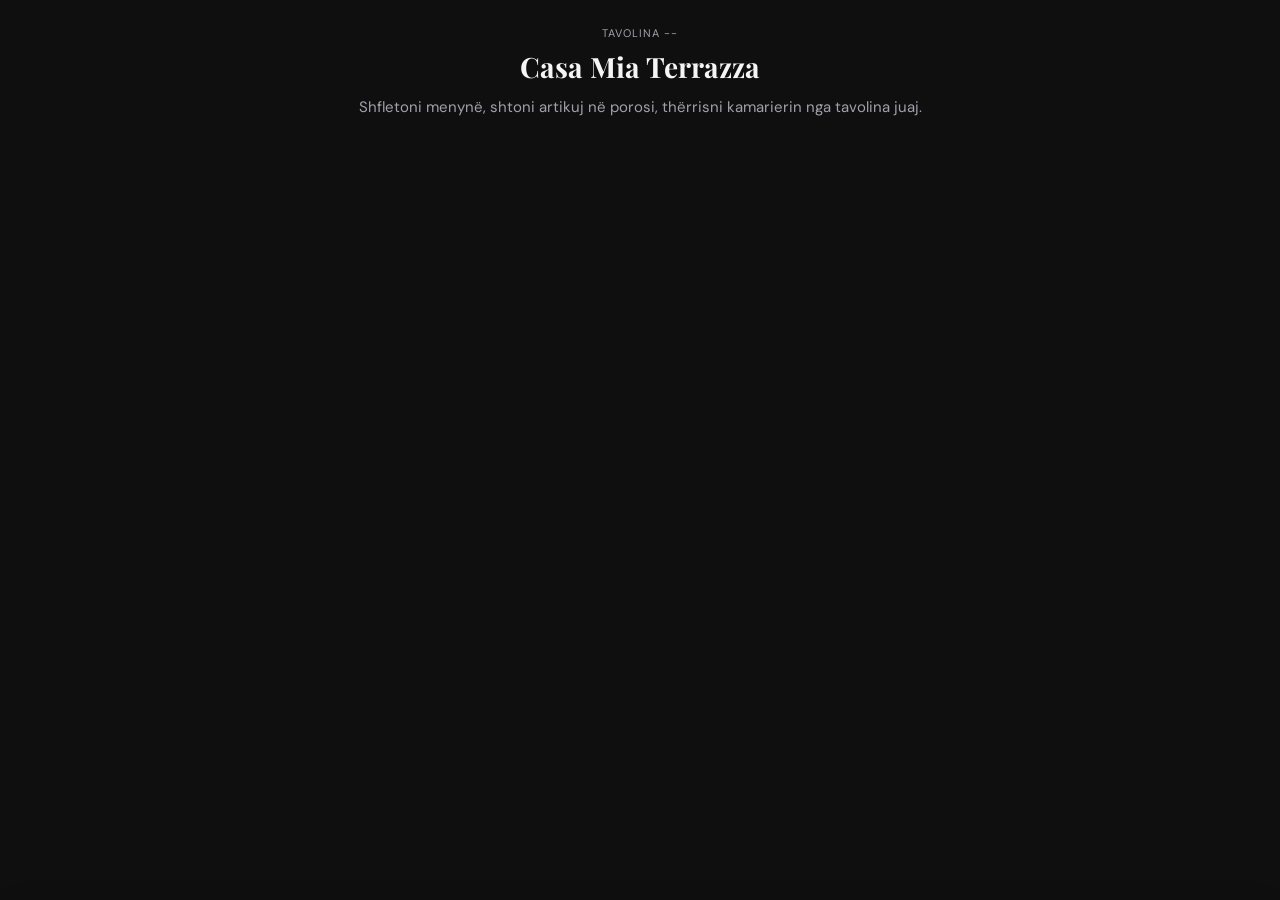
==== commit 30bad9eb: "Prepare Casa Mia pilot" ====
--- a/index.html
+++ b/index.html
@@ -3,7 +3,7 @@
 <head>
   <meta charset="UTF-8" />
   <meta name="viewport" content="width=device-width, initial-scale=1.0" />
-  <title>Menu – Aurora Dining</title>
+  <title>Menu – Casa Mia Terrazza</title>
   <link rel="preconnect" href="https://fonts.googleapis.com" />
   <link rel="preconnect" href="https://fonts.gstatic.com" crossorigin />
   <link href="https://fonts.googleapis.com/css2?family=Playfair+Display:wght@600;700&family=DM+Sans:wght@300;400;500;700&display=swap" rel="stylesheet" />
@@ -15,7 +15,7 @@
 
   <header class="page-header">
     <div id="table-label" class="page-header__table-label">Tavolina --</div>
-    <h1 class="page-header__title">Aurora Dining</h1>
+    <h1 class="page-header__title">Casa Mia Terrazza</h1>
   </header>
 
   <section class="client-intro" aria-label="Udhëzim i shkurtër">
@@ -67,6 +67,6 @@
   </template>
 
   <!-- RRESHTI I SUPABASE U HOQ NGA KETU -->
-  <script type="module" src="client/js/app.js?v=ng-1"></script>
+  <script type="module" src="client/js/app.js?v=pilot-casa-mia-1"></script>
 </body>
 </html>
--- a/client/style.css
+++ b/client/style.css
@@ -719,6 +719,7 @@
 @media (max-width: 30rem) {
   .item-card {
     align-items: flex-start;
+    gap: 0.625rem;
   }
   .cart-footer {
     align-items: flex-end;
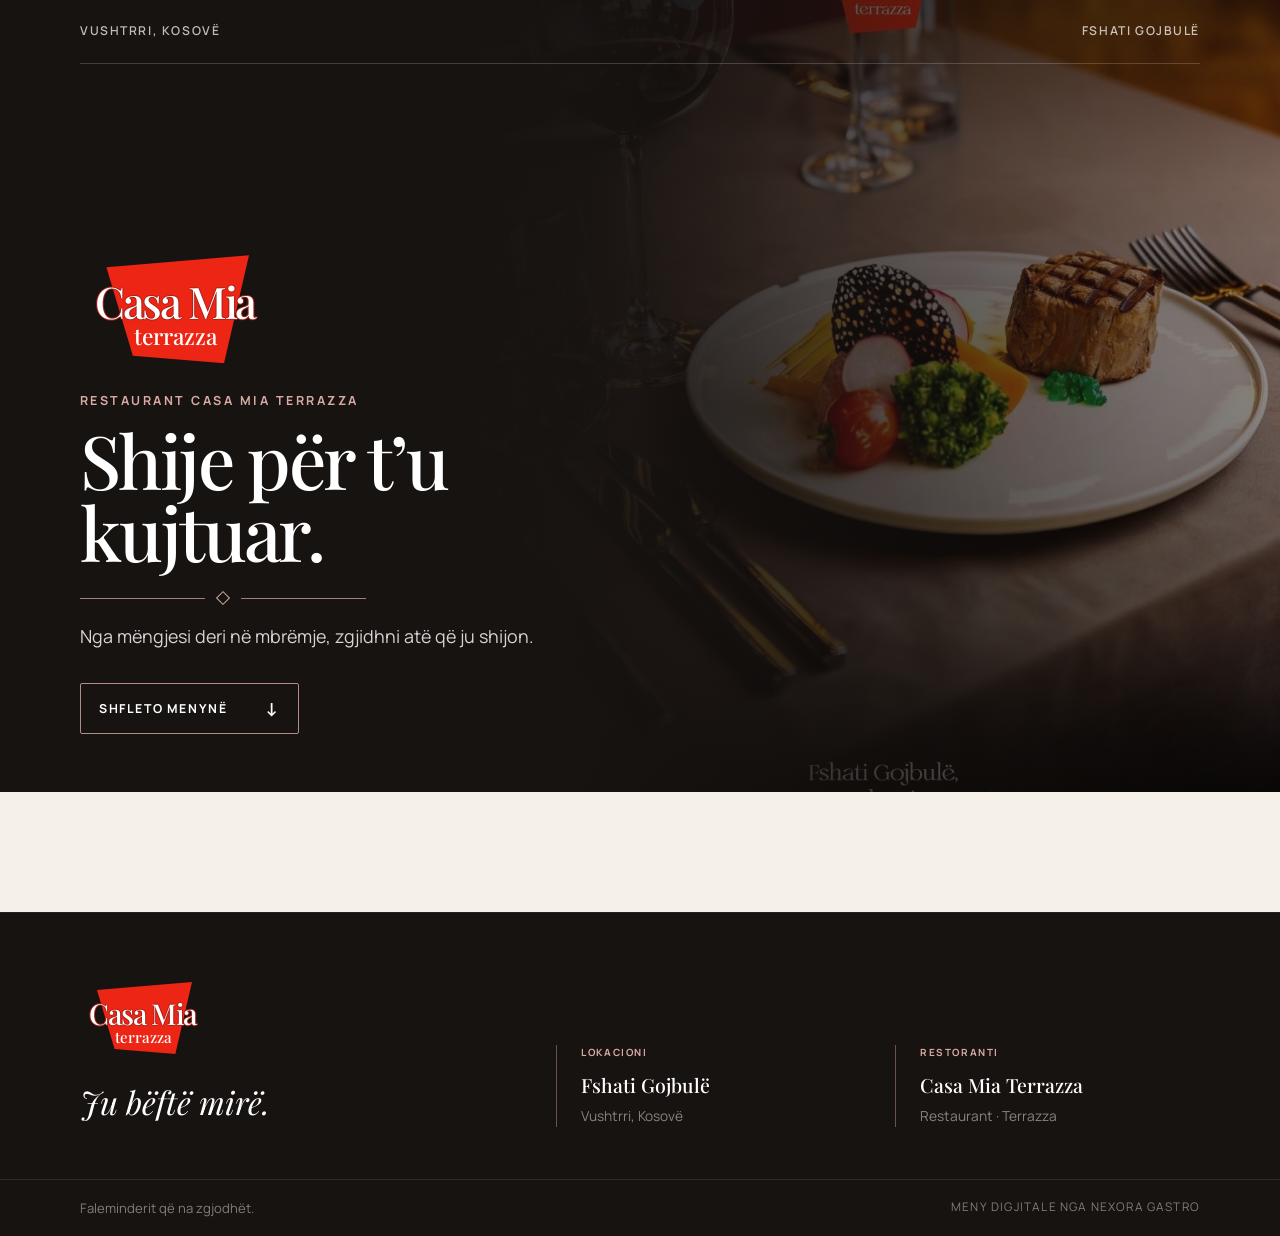
==== commit b38c7df5: "Update Casa Mia pilot with premium static menu" ====
--- a/index.html
+++ b/index.html
@@ -3,70 +3,79 @@
 <head>
   <meta charset="UTF-8" />
   <meta name="viewport" content="width=device-width, initial-scale=1.0" />
-  <title>Menu – Casa Mia Terrazza</title>
+  <meta name="theme-color" content="#171311" />
+  <title>Menyja – Casa Mia Terrazza</title>
+  <meta name="description" content="Menyja digjitale e Restaurant Casa Mia Terrazza, Fshati Gojbulë." />
   <link rel="preconnect" href="https://fonts.googleapis.com" />
   <link rel="preconnect" href="https://fonts.gstatic.com" crossorigin />
-  <link href="https://fonts.googleapis.com/css2?family=Playfair+Display:wght@600;700&family=DM+Sans:wght@300;400;500;700&display=swap" rel="stylesheet" />
-  <link rel="stylesheet" href="client/style.css?v=ng-1" />
+  <link href="https://fonts.googleapis.com/css2?family=Manrope:wght@400;500;600;700&family=Playfair+Display:ital,wght@0,500;0,600;1,500&display=swap" rel="stylesheet" />
+  <link rel="stylesheet" href="client/style.css?v=premium-3-25" />
 </head>
 <body>
+  <header class="hero" aria-label="Restaurant Casa Mia Terrazza">
+    <div class="hero__media" aria-hidden="true"></div>
+    <div class="hero__veil" aria-hidden="true"></div>
 
-  <aside id="status-hub-container" aria-live="polite"></aside>
+    <div class="hero__topbar">
+      <span class="hero__location">Vushtrri, Kosovë</span>
+      <span class="hero__edition">Fshati Gojbulë</span>
+    </div>
 
-  <header class="page-header">
-    <div id="table-label" class="page-header__table-label">Tavolina --</div>
-    <h1 class="page-header__title">Casa Mia Terrazza</h1>
+    <div class="hero__content">
+      <div class="brand-lockup brand-lockup--hero" role="img" aria-label="Casa Mia Terrazza">
+        <span class="brand-lockup__shape" aria-hidden="true"></span>
+        <span class="brand-lockup__name">Casa Mia</span>
+        <span class="brand-lockup__sub">terrazza</span>
+      </div>
+
+      <p class="hero__eyebrow">Restaurant Casa Mia Terrazza</p>
+      <h1>Shije për t’u kujtuar.</h1>
+      <div class="hero__rule" aria-hidden="true"><i></i><b></b><i></i></div>
+      <p class="hero__intro">Nga mëngjesi deri në mbrëmje, zgjidhni atë që ju shijon.</p>
+      <a class="hero__cta" href="#cat-bar">
+        <span>Shfleto menynë</span>
+        <span class="hero__cta-arrow" aria-hidden="true">↓</span>
+      </a>
+    </div>
   </header>
 
-  <section class="client-intro" aria-label="Udhëzim i shkurtër">
-    <p>Shfletoni menynë, shtoni artikuj në porosi, thërrisni kamarierin nga tavolina juaj.</p>
-  </section>
+  <nav id="cat-bar" class="categories" aria-label="Kategoritë e menysë" hidden></nav>
 
-  <nav id="cat-bar" class="categories" aria-label="Kategoritë e menusë" hidden></nav>
+  <main id="menu-list" class="menu-list" aria-live="polite"></main>
 
-  <main id="menu-list" class="menu-list"></main>
-
-  <div class="page-spacer" aria-hidden="true"></div>
-
-  <section id="cart-bar" class="cart-bar" aria-label="Përmbledhja e porosisë">
-    <div id="cart-preview" class="cart-preview" role="list">
+  <footer class="site-footer">
+    <div class="site-footer__inner">
+      <div class="site-footer__brand">
+        <div class="brand-lockup brand-lockup--footer" role="img" aria-label="Casa Mia Terrazza">
+          <span class="brand-lockup__shape" aria-hidden="true"></span>
+          <span class="brand-lockup__name">Casa Mia</span>
+          <span class="brand-lockup__sub">terrazza</span>
+        </div>
+        <p>Ju bëftë mirë.</p>
       </div>
 
-    <footer class="cart-footer">
-      <div class="cart-summary">
-        <span class="cart-summary__label">Total</span>
-        <output id="cart-total" class="cart-summary__value">0.00 €</output>
+      <div class="site-footer__details" aria-label="Informacione për restorantin">
+        <div class="site-footer__detail">
+          <span>Lokacioni</span>
+          <strong>Fshati Gojbulë</strong>
+          <small>Vushtrri, Kosovë</small>
+        </div>
+        <div class="site-footer__detail">
+          <span>Restoranti</span>
+          <strong>Casa Mia Terrazza</strong>
+          <small>Restaurant · Terrazza</small>
+        </div>
       </div>
+    </div>
 
-      <button id="cart-open-btn" class="button button--primary cart-btn-main" type="button">
-        Porosit <span id="cart-count" class="cart-count-badge"></span>
-      </button>
-    </footer>
-  </section>
+    <div class="site-footer__bottom">
+      <div>
+        <span>Faleminderit që na zgjodhët.</span>
+        <small>Meny digjitale nga Nexora Gastro</small>
+      </div>
+    </div>
+  </footer>
 
-  <div id="overlay" class="overlay" aria-hidden="true">
-    <section id="modal" class="modal" role="dialog" aria-modal="true" aria-labelledby="modal-title">
-      <header class="modal__header">
-        <h2 id="modal-title" class="modal__title">Detajet e Porosisë</h2>
-      </header>
-      <div id="modal-body" class="modal__body"></div>
-    </section>
-  </div>
-
-  <template id="template-item">
-    <article class="item-card">
-      <div class="item-image"></div>
-      <div class="item-info">
-        <h3 class="item-name"></h3>
-        <p class="item-desc"></p>
-        <span class="item-price"></span>
-      </div>
-      <div class="qty-ctrl">
-        </div>
-    </article>
-  </template>
-
-  <!-- RRESHTI I SUPABASE U HOQ NGA KETU -->
-  <script type="module" src="client/js/app.js?v=pilot-casa-mia-1"></script>
+  <script type="module" src="client/js/app.js?v=premium-3-24"></script>
 </body>
-</html>+</html>
--- a/client/style.css
+++ b/client/style.css
@@ -1,1020 +1,457 @@
-/* ==========================================================================
-   1. RESET & VARIABLES
-   ========================================================================== */
-*,
-*::before,
-*::after {
-  box-sizing: border-box;
-}
-
-:root {
-  --color-bg: #0f0f10;
-  --color-surface: #1a1a1d;
-  --color-surface-soft: #222226;
-  --color-surface-deep: #18181b;
-  --color-surface-input: #111111;
-
-  --color-text: #f5f5f5;
-  --color-text-muted: #a1a1aa;
-  --color-border: rgba(255, 255, 255, 0.06);
-  --color-border-soft: rgba(255, 255, 255, 0.05);
-
-  --color-accent: #dd2a7b;
-  --color-success: #4caf7d;
-
-  --gradient-accent: linear-gradient(135deg, #f58529, #dd2a7b, #8134af, #515bd4);
-  --gradient-card: linear-gradient(145deg, #1a1a1d, #202024);
-
-  --font-body: "DM Sans", sans-serif;
-  --font-heading: "Playfair Display", serif;
-
-  --radius-xs: 0.375rem;
-  --radius-sm: 0.5rem;
-  --radius-md: 0.75rem;
-  --radius-lg: 1rem;
-  --radius-xl: 1.25rem;
-  --radius-2xl: 1.5rem;
-  --radius-pill: 62.4375rem;
-  --radius-round: 50%;
-
-  --space-1: 0.25rem;
-  --space-2: 0.5rem;
-  --space-3: 0.625rem;
-  --space-4: 0.75rem;
-  --space-5: 0.875rem;
-  --space-6: 1rem;
-  --space-7: 1.125rem;
-  --space-8: 1.25rem;
-  --space-9: 1.5rem;
-  --space-10: 1.75rem;
-  --space-11: 2rem;
-
-  --text-xs: 0.625rem;
-  --text-sm: 0.75rem;
-  --text-md: 0.8125rem;
-  --text-base: 0.875rem;
-  --text-lg: 0.9375rem;
-  --text-xl: 1rem;
-  --text-2xl: 1.25rem;
-  --text-3xl: 1.75rem;
-
-  --shadow-elevated: 0 0.25rem 1.25rem rgba(0, 0, 0, 0.5);
-  --shadow-cart: 0 -0.625rem 2.5rem rgba(0, 0, 0, 0.6);
-  --shadow-button: 0 0.25rem 0.9375rem rgba(0, 0, 0, 0.2);
-
-  --transition-fast: 0.2s ease;
-  --transition-base: 0.3s ease;
-  --transition-slow: 0.4s ease;
-
-  --container-padding: 1.25rem;
-  --sticky-top-categories: 0;
-  --sticky-top-waiter: 4.125rem;
-}
-
-/* ==========================================================================
-   2. BASE STYLES
-   ========================================================================== */
-html {
-  font-size: 16px;
-  scroll-behavior: smooth;
-}
-
-body {
-  margin: 0;
-  padding: 0;
-  background: var(--color-bg);
-  color: var(--color-text);
-  font-family: var(--font-body);
-}
-
-button,
-input,
-textarea {
-  font: inherit;
-}
-
-button {
-  cursor: pointer;
-}
-
-img {
-  max-width: 100%;
-  display: block;
-}
-
-[hidden] {
-  display: none !important;
-}
-
-/* ==========================================================================
-   3. HEADER & LAYOUT
-   ========================================================================== */
-.page-header {
-  padding: 1.625rem var(--container-padding) 4px var(--container-padding);
-  text-align: center;
-}
-
-.page-header__table-label {
-  margin-bottom: var(--space-2);
-  color: var(--color-text-muted);
-  font-size: 0.6875rem;
-  text-transform: uppercase;
-  letter-spacing: 0.0625rem;
-}
-
-.page-header__title {
-  margin: 0;
-  font-family: var(--font-heading);
-  font-size: var(--text-3xl);
-  font-weight: 700;
-}
-
-.menu-list {
-  width: 100%;
-}
-
-.page-spacer {
-  height: 0;
-}
-
-body.cart-active .page-spacer {
-  height: var(--cart-spacer, 8rem);
-}
-
-/* ==========================================================================
-   4. STATUS HUB (STIKCY BAR)
-   ========================================================================== */
-.status-hub {
-  position: sticky;
-  top: 0;
-  left: 0;
-  z-index: 1100;
-  margin: 0;
-  background: var(--color-surface-soft);
-  border-bottom: 0.0625rem solid var(--color-accent);
-  box-shadow: var(--shadow-elevated);
-}
-
-.status-hub__main {
-  display: flex;
-  align-items: center;
-  justify-content: space-between;
-  padding: 0.75rem 1.25rem;
-  gap: 1rem;
-}
-
-.status-hub__info {
-  display: flex;
-  align-items: center;
-  gap: 0.5rem;
-  font-size: var(--text-md);
-}
-
-.status-hub__dot {
-  width: 0.5rem;
-  height: 0.5rem;
-  border-radius: var(--radius-round);
-  background: var(--color-accent);
-  animation: pulse 1s infinite;
-}
-
-.status-hub__dot.is-done {
-  background: var(--color-success) !important;
-  box-shadow: 0 0 0.625rem var(--color-success);
-}
-
-.status-hub__dropdown {
-  display: none;
-  max-height: 25rem;
-  overflow-y: auto;
-  padding: 0 1.25rem 0.9375rem;
-  border-top: 0.0625rem solid var(--color-border);
-}
-
-.status-hub__dropdown.is-open {
-  display: block;
-}
-
-.status-hub__item {
-  display: flex;
-  align-items: center;
-  justify-content: space-between;
-  gap: 1rem;
-  padding: 0.75rem 0;
-  border-bottom: 0.0625rem solid var(--color-border-soft);
-}
-
-.status-hub__item-title {
-  font-size: var(--text-md);
-  font-weight: 500;
-}
-
-.status-hub__item-actions {
-  display: flex;
-  align-items: center;
-  gap: 0.75rem;
-}
-
-.status-hub__status {
-  font-size: var(--text-xs);
-  font-weight: 700;
-  text-transform: uppercase;
-}
-
-.status-hub__status.is-done {
-  color: var(--color-success);
-}
-
-.status-hub__footer {
-  margin-top: 0.3125rem;
-  padding: 0.9375rem 0 0.3125rem;
-  text-align: center;
-}
-
-/* ==========================================================================
-   5. CATEGORIES & CARDS
-   ========================================================================== */
-.categories {
-  position: sticky;
-  top: var(--sticky-top-categories);
-  z-index: 90;
-  display: flex;
-  gap: 0.625rem;
-  overflow-x: auto;
-  padding: 0.875rem var(--container-padding);
-  background: var(--color-bg);
-  border-bottom: 0.0625rem solid var(--color-border);
-}
-
-.categories::-webkit-scrollbar {
-  display: none;
-}
-
-.category-btn {
-  flex: 0 0 auto;
-  white-space: nowrap;
-  border: 0.0625rem solid var(--color-border);
-  border-radius: var(--radius-pill);
-  background: var(--color-surface);
-  color: var(--color-text-muted);
-  padding: 0.5rem 1rem;
-  font-size: var(--text-md);
-  transition: var(--transition-fast);
-}
-
-.category-btn.active {
-  border: none;
-  color: #ffffff;
-  background: var(--gradient-accent);
-}
-
-.section {
-  margin-top: 1.75rem;
-  padding: 0 var(--container-padding);
-}
-
-.section-title {
-  margin: 0 0 1rem;
-  font-family: var(--font-heading);
-  font-size: var(--text-2xl);
-}
-
-.item-card {
-  display: flex;
-  align-items: center;
-  gap: 0.875rem;
-  margin-bottom: 1rem;
-  padding: 0.875rem;
-  border: 0.0625rem solid var(--color-border);
-  border-radius: var(--radius-xl);
-  background: var(--gradient-card);
-}
-
-.item-image {
-  flex-shrink: 0;
-  width: 4.25rem;
-  height: 4.25rem;
-  border-radius: 1.125rem;
-  background-color: #222222;
-  background-position: center;
-  background-repeat: no-repeat;
-  background-size: cover;
-}
-
-.item-info {
-  flex: 1;
-  min-width: 0;
-}
-
-.item-name {
-  margin-bottom: 0.25rem;
-  font-size: var(--text-lg);
-  font-weight: 600;
-}
-
-.item-desc {
-  color: var(--color-text-muted);
-  font-size: var(--text-sm);
-  line-height: 1.4;
-}
-
-.item-price {
-  margin-top: 0.25rem;
-  color: var(--color-accent);
-  font-size: var(--text-base);
-  font-weight: 700;
-}
-
-/* ==========================================================================
-   6. CONTROLS & BUTTONS
-   ========================================================================== */
-.qty-ctrl {
-  display: flex;
-  align-items: center;
-  gap: 0.625rem;
-}
-
-.qty-value {
-  min-width: 1.5rem;
-  text-align: center;
-  font-weight: 700;
-}
-
-.button {
-  display: inline-flex;
-  align-items: center;
-  justify-content: center;
-  border: none;
-  transition: var(--transition-fast);
-}
-
-.button--primary {
-  color: #ffffff;
-  background: var(--gradient-accent);
-}
-
-.button--ghost {
-  color: var(--color-text);
-  background: rgba(255, 255, 255, 0.05);
-  border: 0.0625rem solid var(--color-border);
-}
-
-.button--accent-solid {
-  color: #ffffff;
-  background: var(--color-accent);
-}
-
-.icon-btn {
-  width: 2.25rem;
-  height: 2.25rem;
-  border-radius: 0.75rem;
-  color: #ffffff;
-  font-size: 1.375rem;
-}
-
-.qty-btn {
-  width: 1.875rem;
-  height: 1.875rem;
-  border: 0.0625rem solid var(--color-border);
-  border-radius: var(--radius-round);
-  background: transparent;
-  color: #ffffff;
-}
-
-.status-hub__toggle-btn,
-.status-hub__link,
-.waiter-btn,
-.cart-btn-main,
-.confirm-btn {
-  border-radius: var(--radius-md);
-}
-
-.status-hub__toggle-btn {
-  padding: 0.375rem 0.875rem;
-  font-size: var(--text-sm);
-}
-
-.status-hub__link {
-  display: inline-flex;
-  align-items: center;
-  justify-content: center;
-  min-width: 3.25rem;
-  padding: 0.3125rem 0.625rem;
-  font-size: var(--text-sm);
-  font-weight: 700;
-  color: var(--color-accent);
-  text-decoration: none;
-  background: rgba(255, 255, 255, 0.05);
-  border: 0.0625rem solid var(--color-border);
-}
-
-.status-hub__view-all-btn {
-  width: auto;
-  min-width: 8.75rem;
-  padding: 0.5rem 1rem;
-  border: none;
-  border-radius: 0.75rem;
-  background: var(--gradient-accent);
-  color: #ffffff;
-  font-size: 0.6875rem;
-  font-weight: 700;
-}
-
-/* ==========================================================================
-   7. CART BAR & PREVIEW
-   ========================================================================== */
-.cart-bar {
-  position: fixed;
-  right: 1rem;
-  bottom: max(0.75rem, env(safe-area-inset-bottom));
-  left: 1rem;
-  z-index: 1000;
-  display: flex;
-  flex-direction: column;
-  max-height: min(55vh, 28rem);
-  padding: 1rem;
-  border: 0.0625rem solid var(--color-border);
-  border-radius: var(--radius-xl);
-  background: var(--color-surface);
-  box-shadow: var(--shadow-cart);
-  transform: translateY(150%);
-  transition: transform var(--transition-slow);
-}
-
-.cart-bar.visible {
-  transform: translateY(0);
-}
-
-.cart-preview {
-  max-height: min(16rem, 38vh);
-  overflow-y: auto;
-  width: 100%;
-}
-
-.preview-item {
-  display: flex;
-  align-items: center;
-  justify-content: space-between;
-  gap: 0.75rem;
-  padding: 0.5rem 0;
-  border-bottom: 0.0625rem solid rgba(255, 255, 255, 0.03);
-  font-size: var(--text-base);
-}
-
-.preview-item:last-child {
-  border-bottom: none;
-}
-
-.preview-item__name {
-  flex: 1;
-  font-size: var(--text-base);
-}
-
-.preview-item__qty-box {
-  display: flex;
-  align-items: center;
-  gap: 0.75rem;
-  margin-right: 0.625rem;
-  padding: 0.25rem 0.5rem;
-  border: 0.0625rem solid var(--color-border);
-  border-radius: 0.625rem;
-  background: rgba(255, 255, 255, 0.05);
-}
-
-.preview-item__qty-btn {
-  padding: 0 0.3125rem;
-  border: none;
-  background: none;
-  color: var(--color-accent);
-  font-size: 1rem;
-  font-weight: 800;
-}
-
-.preview-item__qty-value {
-  min-width: 0.9375rem;
-  text-align: center;
-  font-size: var(--text-md);
-  font-weight: 700;
-}
-
-.preview-item__price {
-  min-width: 3.125rem;
-  text-align: right;
-  color: var(--color-text-muted);
-  font-size: var(--text-md);
-}
-
-.cart-footer {
-  display: flex;
-  align-items: center;
-  justify-content: space-between;
-  gap: 1rem;
-  width: 100%;
-  margin-top: 0.625rem;
-  padding-top: 0.625rem;
-  border-top: 0.0625rem solid var(--color-border);
-}
-
-.cart-summary__label {
-  color: var(--color-text-muted);
-  font-size: var(--text-sm);
-}
-
-.cart-summary__value {
-  font-size: var(--text-xl);
-  font-weight: 700;
-}
-
-.cart-btn-main {
-  padding: 0.75rem 1.25rem;
-  font-weight: 600;
-}
-
-/* ==========================================================================
-   8. MODAL, OVERLAY & UPSELL (PERDITESUAR)
-   ========================================================================== */
-.overlay {
-  position: fixed;
-  inset: 0;
-  z-index: 2000;
-  display: none;
-  align-items: flex-end;
-  background: rgba(0, 0, 0, 0.8);
-  backdrop-filter: blur(0.5rem);
-}
-
-.overlay.is-visible {
-  display: flex;
-}
-
-.modal {
-  width: 100%;
-  max-height: 80vh;
-  overflow-y: auto;
-  padding: 1.5rem;
-  border-radius: 1.5rem 1.5rem 0 0;
-  background: var(--color-surface-deep);
-}
-
-.modal__title {
-  margin: 0 0 1.25rem;
-  text-align: center;
-  font-family: var(--font-heading);
-}
-
-.modal__items {
-  max-height: 18.75rem;
-  overflow-y: auto;
-}
-
-.modal__item {
-  display: flex;
-  align-items: center;
-  justify-content: space-between;
-  gap: 1rem;
-  padding: 1rem 0 1.25rem; /* Pak me shume padding per hapesire */
-  border-bottom: 0.0625rem solid var(--color-border);
-}
-
-.modal__item-info {
-  flex: 1;
-}
-
-.modal__item-name {
-  font-size: var(--text-lg); /* Zmadhuar per lehtesi leximi */
-  font-weight: 700;
-}
-
-.modal__item-price {
-  color: var(--color-text-muted);
-  font-size: var(--text-base); /* Zmadhuar pak nga text-sm */
-}
-
-.note-field {
-  width: 100%;
-  min-height: 6.25rem;
-  margin-top: 0.9375rem;
-  padding: 0.9375rem;
-  border: 0.0625rem solid var(--color-border);
-  border-radius: 0.9375rem;
-  background: var(--color-surface-input);
-  color: #ffffff;
-  resize: vertical;
-}
-
-/* NDRYSHIMI: Tekst shumë i madh për dërgimin */
-.confirm-btn {
-  width: 100%;
-  margin-top: 1.25rem;
-  padding: 1.125rem;
-  border: none;
-  border-radius: var(--radius-lg);
-  font-size: var(--text-xl);
-  font-weight: 800;
-  letter-spacing: 0.02rem;
-  background: var(--gradient-accent);
-  color: #ffffff;
-}
-
-.waiter-btn {
-  position: fixed;
-  top: var(--sticky-top-waiter);
-  right: 1rem;
-  z-index: 1001;
-  padding: 0.5rem 1rem;
-  border: 0.0625rem solid var(--color-border);
-  border-radius: 1.25rem;
-  background: rgba(255, 255, 255, 0.05);
-  color: #ffffff;
-  font-size: var(--text-sm);
-  font-weight: 600;
-  backdrop-filter: blur(0.9375rem);
-  box-shadow: var(--shadow-button);
-  transition: var(--transition-base);
-}
-
-/* ==========================================================================
-   9. UPSELL SECTION (ZMADHUAR)
-   ========================================================================== */
-.upsell {
-  margin-top: 1.25rem;
-  padding: 1.25rem;
-  background: rgba(255, 255, 255, 0.03);
-  border-radius: var(--radius-lg);
-  display: flex;
-  flex-direction: column;
-  gap: 1rem;
-  animation: fadeIn 0.4s ease forwards;
-}
-
-.upsell__text {
-  font-size: var(--text-base); /* Zmadhuar per vone re */
-  color: var(--color-text-muted);
-  font-weight: 700;
-  text-transform: uppercase;
-  letter-spacing: 0.05rem;
-}
-
-.upsell__actions {
-  display: flex;
-  align-items: center;
-  justify-content: space-between;
-  gap: 0.75rem;
-}
-
-/* NDRYSHIMI: Madhësia e tekstit për butonin e propozimit */
-.upsell-btn {
-  flex: 2;
-  background: var(--color-surface-soft);
-  color: var(--color-text);
-  border: 0.0625rem solid var(--color-border);
-  padding: 0.875rem 1.125rem;
-  border-radius: var(--radius-md);
-  font-size: var(--text-base);
-  font-weight: 700;
-  display: inline-flex;
-  align-items: center;
-  justify-content: space-between;
-  gap: 0.5rem;
-  transition: var(--transition-fast);
-}
-
-.upsell-btn span {
-  color: var(--color-accent);
-  font-weight: 800;
-}
-
-.upsell-view-all-btn {
-  flex: 1;
-  background: var(--color-surface-soft);
-  color: var(--color-text-muted);
-  border: 0.0625rem solid var(--color-border);
-  padding: 0.875rem 0.5rem;
-  border-radius: var(--radius-md);
-  font-size: var(--text-base); /* Zmadhuar per uniformitet */
-  font-weight: 600;
-  text-align: center;
-  transition: var(--transition-fast);
-}
-
-.upsell-btn:active,
-.upsell-view-all-btn:active {
-  transform: scale(0.96);
-}
-
-/* ==========================================================================
-   10. ANIMATIONS & MEDIA QUERIES
-   ========================================================================== */
-@keyframes fadeIn {
-  from { opacity: 0; transform: translateY(5px); }
-  to { opacity: 1; transform: translateY(0); }
-}
-
-@keyframes pulse {
-  0% { opacity: 1; }
-  50% { opacity: 0.3; }
-  100% { opacity: 1; }
-}
-
-@media (max-width: 30rem) {
-  .item-card {
-    align-items: flex-start;
-    gap: 0.625rem;
-  }
-  .cart-footer {
-    align-items: flex-end;
-  }
-  .upsell__actions {
-    flex-direction: column; /* Ne mobile shume te vogel, butonat dalin njeri mbi tjetrin */
-  }
-  .upsell-btn, .upsell-view-all-btn {
-    width: 100%;
-  }
-}
-
-/* ==========================================================================
-   11. UTILITIES & HELPERS
-   ========================================================================== */
-.toast-notification {
-  position: fixed;
-  top: 1.25rem;
-  left: 50%;
-  transform: translateX(-50%);
-  z-index: 9999;
-  padding: 0.75rem 1.5rem;
-  border-radius: var(--radius-pill);
-  background: var(--color-surface-deep);
-  color: var(--color-text);
-  font-size: var(--text-base);
-  font-weight: 600;
-  box-shadow: var(--shadow-elevated);
-  border: 1px solid var(--color-border);
-  animation: slideIn 0.3s ease forwards, slideOut 0.3s ease 3s forwards;
-  opacity: 0;
-}
-
-.toast-notification.is-success {
-    background: #14532d;
-    color: #dcfce7;
-    border-color: #22c55e;
-}
-
-.toast-notification.is-error {
-    background: #5a162b;
-    color: #ffcedb;
-    border-color: #ff6a92;
-}
-
-@keyframes slideIn {
-  from {
-    opacity: 0;
-    transform: translate(-50%, -20px);
-  }
-  to {
-    opacity: 1;
-    transform: translate(-50%, 0);
-  }
-}
-
-@keyframes slideOut {
-  from {
-    opacity: 1;
-    transform: translate(-50%, 0);
-  }
-  to {
-    opacity: 0;
-    transform: translate(-50%, -20px);
-  }
-}
-/* Waiter call cancel state */
-.waiter-btn.is-active {
-  background: #3a2a22;
-  color: #f4d8c7;
-  border: 1px solid rgba(240, 149, 106, 0.45);
-}
-
-/* v32 balanced waiter call button */
-.waiter-btn {
-  top: 3.95rem;
-  padding: 0.55rem 0.95rem;
-  border-radius: 1.25rem;
-  font-size: 0.88rem;
-  font-weight: 750;
-  background: rgba(255, 255, 255, 0.065);
-  border-color: rgba(255, 255, 255, 0.16);
-}
-
-/* ==========================================================================
-   v41 CLIENT LAYOUT FIX: static waiter button + no cart overlap
-   ========================================================================== */
-.waiter-action-row {
-  display: flex;
-  justify-content: center;
-  padding: 0.65rem var(--container-padding) 0.35rem;
-  background: var(--color-bg);
-}
-
-.waiter-btn {
-  position: static;
-  top: auto;
-  right: auto;
-  z-index: auto;
-  width: auto;
-  max-width: 100%;
-  min-width: 7rem;
-  padding: 0.48rem 0.82rem;
-  border-radius: 1.15rem;
-  font-size: 0.84rem;
-  line-height: 1.15;
-  white-space: nowrap;
-}
-
-.menu-list {
-  padding-bottom: 0;
-}
-
-.cart-bar {
-  max-height: min(55vh, 28rem);
-  overflow: hidden;
-}
-
-.cart-preview {
-  max-height: min(16rem, 38vh);
-  overflow-y: auto;
-  overscroll-behavior: contain;
-}
-
-.page-spacer {
-  height: 0;
-}
-
-body.cart-active .page-spacer {
-  height: var(--cart-spacer, 8rem);
-}
-
-@media (max-width: 30rem) {
-  .waiter-action-row {
-    padding-top: 0.55rem;
-    padding-bottom: 0.25rem;
-  }
-
-  .waiter-btn {
-    min-width: 6.8rem;
-    padding: 0.46rem 0.76rem;
-    font-size: 0.83rem;
-  }
-
-  .cart-bar {
-    right: 0.75rem;
-    left: 0.75rem;
-    bottom: max(0.75rem, env(safe-area-inset-bottom));
-    max-height: min(55vh, 28rem);
-    padding: 0.9rem;
-  }
-}
-
-/* ==========================================================================
-   v42 CLIENT RESPONSIVE FIX: desktop floating waiter, mobile static waiter,
-   cleaner toast spacing
-   ========================================================================== */
-.toast-notification {
-  width: max-content;
-  max-width: calc(100vw - 2rem);
-  padding: 1rem 1.25rem;
-  border-radius: 0.85rem;
-  line-height: 1.35;
-  text-align: center;
-}
-
-.waiter-action-row {
-  padding: 0;
-  background: transparent;
-}
-
-.waiter-btn {
-  position: fixed;
-  top: 3.95rem;
-  right: 1rem;
-  z-index: 1001;
-  width: auto;
-  min-width: 7rem;
-  max-width: calc(100vw - 2rem);
-  padding: 0.55rem 0.95rem;
-  border-radius: 1.25rem;
-  font-size: 0.88rem;
-  line-height: 1.15;
-  white-space: nowrap;
-  backdrop-filter: blur(0.9375rem);
-}
-
-@media (max-width: 48rem) {
-  .waiter-action-row {
-    display: flex;
-    justify-content: center;
-    padding: 0.6rem var(--container-padding) 0.3rem;
-    background: var(--color-bg);
-  }
-
-  .waiter-btn {
-    position: static;
-    top: auto;
-    right: auto;
-    z-index: auto;
-    min-width: 6.8rem;
-    padding: 0.46rem 0.76rem;
-    border-radius: 1.15rem;
-    font-size: 0.83rem;
-  }
-}
-
-
-/* ==========================================================================
-   Nexora Gastro Sprint 2.1 - Client clarity states
-   ========================================================================== */
-.client-intro {
-  padding: 0.45rem var(--container-padding) 0.75rem;
-  text-align: center;
-  color: var(--color-text-muted);
-  background: var(--color-bg);
-}
-
-.client-intro p {
-  max-width: 42rem;
-  margin: 0 auto;
-  font-size: var(--text-lg);
-  line-height: 1.5;
-}
-
-.menu-state {
-  margin: 1.25rem var(--container-padding) 0;
-  padding: 1.35rem;
-  border: 0.0625rem solid var(--color-border);
-  border-radius: var(--radius-xl);
-  background: var(--gradient-card);
-  text-align: center;
-}
-
-.menu-state__badge {
-  display: inline-flex;
-  align-items: center;
-  justify-content: center;
-  margin-bottom: 0.75rem;
-  padding: 0.25rem 0.7rem;
-  border: 0.0625rem solid var(--color-border);
-  border-radius: var(--radius-pill);
-  color: var(--color-text-muted);
-  font-size: var(--text-xs);
-  font-weight: 700;
-  text-transform: uppercase;
-  letter-spacing: 0.06rem;
-}
-
-.menu-state h2 {
-  margin: 0 0 0.5rem;
-  font-family: var(--font-heading);
-  font-size: var(--text-2xl);
-}
-
-.menu-state p {
-  max-width: 28rem;
-  margin: 0 auto;
-  color: var(--color-text-muted);
-  font-size: var(--text-base);
-  line-height: 1.55;
-}
-
-.menu-state__action {
-  margin-top: 1rem;
-  padding: 0.75rem 1rem;
-  border-radius: var(--radius-md);
-  font-weight: 700;
-}
-
-.menu-skeleton {
-  display: grid;
-  gap: 0.75rem;
-  margin-top: 1.1rem;
-}
-
-.menu-skeleton div {
-  height: 4.75rem;
-  border-radius: var(--radius-lg);
-  background: linear-gradient(90deg, rgba(255,255,255,0.04), rgba(255,255,255,0.09), rgba(255,255,255,0.04));
-  background-size: 200% 100%;
-  animation: skeletonPulse 1.25s ease-in-out infinite;
-}
-
-@keyframes skeletonPulse {
-  0% { background-position: 200% 0; }
-  100% { background-position: -200% 0; }
-}
-
-@media (max-width: 48rem) {
-  .client-intro {
-    padding-top: 0.25rem;
-  }
-
-  .client-intro p {
-    font-size: var(--text-md);
-  }
-}
+*,*::before,*::after{box-sizing:border-box}
+:root{
+  --bg:#f5f0e8;
+  --paper:#fbf8f2;
+  --ink:#1b1715;
+  --muted:#766c65;
+  --accent:#a9231a;
+  --accent-dark:#7e1812;
+  --line:rgba(46,34,29,.17);
+  --dark:#171311;
+  --heading:"Playfair Display",serif;
+  --body:"Manrope",sans-serif;
+  --container:min(100% - 40px,1120px);
+}
+html{scroll-behavior:smooth;background:var(--bg)}
+body{margin:0;background:var(--bg);color:var(--ink);font-family:var(--body);line-height:1.55;-webkit-font-smoothing:antialiased}
+button,a{font:inherit}
+a{color:inherit}
+button{color:inherit}
+img{display:block;max-width:100%}
+[hidden]{display:none!important}
+
+.hero{position:relative;height:88vh;min-height:640px;max-height:900px;display:flex;align-items:flex-end;overflow:hidden;background:var(--dark);color:#fff}
+.hero__media{position:absolute;inset:0 0 0 38%;background:url("assets/food/ushqim-8.jpg") center 72%/cover no-repeat;transform:scale(1.015)}
+.hero__veil{position:absolute;inset:0;background:
+  linear-gradient(90deg,#171311 0%,#171311 34%,rgba(23,19,17,.97) 46%,rgba(23,19,17,.64) 66%,rgba(23,19,17,.24) 100%),
+  linear-gradient(180deg,rgba(0,0,0,.12),rgba(0,0,0,.52))}
+.hero__topbar{position:absolute;z-index:2;top:0;left:50%;width:var(--container);transform:translateX(-50%);display:flex;justify-content:space-between;align-items:center;padding:22px 0;border-bottom:1px solid rgba(255,255,255,.18);font-size:.68rem;font-weight:600;letter-spacing:.13em;text-transform:uppercase;color:rgba(255,255,255,.72)}
+.hero__content{position:relative;z-index:2;width:var(--container);margin-inline:auto;padding:108px 0 58px}
+.hero__eyebrow,.section-kicker{margin:0;color:#d9aaa3;font-size:.78rem;font-weight:700;letter-spacing:.2em;text-transform:uppercase}
+.hero h1{max-width:610px;margin:13px 0 0;font-family:var(--heading);font-size:clamp(2.8rem,5.8vw,5.25rem);font-weight:500;line-height:.98;letter-spacing:-.035em}
+.hero__rule{display:flex;align-items:center;gap:13px;width:286px;margin:24px 0 0;color:#d9aaa3}
+.hero__rule i{display:block;flex:1;height:1px;background:currentColor;opacity:.72}
+.hero__rule b{display:block;width:10px;height:10px;border:1px solid currentColor;transform:rotate(45deg)}
+.hero__intro{max-width:500px;margin:20px 0 0;color:rgba(255,255,255,.82);font-size:1.08rem}
+.hero__cta{display:inline-flex;align-items:center;justify-content:space-between;gap:38px;min-width:218px;margin-top:32px;padding:15px 18px;border:1px solid rgba(217,170,163,.8);border-radius:2px;color:#fff;font-size:.77rem;font-weight:700;letter-spacing:.13em;text-decoration:none;text-transform:uppercase;transition:background .25s ease,border-color .25s ease,transform .18s ease,color .25s ease}
+.hero__cta-arrow{font-size:1.15rem;line-height:1;transition:transform .25s ease}
+.hero__cta:hover{background:#fff;border-color:#fff;color:var(--dark)}
+.hero__cta:hover .hero__cta-arrow{transform:translateX(4px)}
+.hero__cta:focus-visible{outline:2px solid #fff;outline-offset:6px}
+.hero__cta:active{transform:translateY(2px)}
+
+.brand-lockup{position:relative;display:block;width:190px;height:114px;color:#fff;isolation:isolate}
+.brand-lockup__shape{position:absolute;z-index:-1;inset:2px 21px 4px 22px;background:#ed2515;clip-path:polygon(3% 11%,100% 0,83% 100%,21% 93%);box-shadow:0 16px 35px rgba(0,0,0,.24)}
+.brand-lockup__name{position:absolute;top:27px;left:0;width:100%;font-family:var(--heading);font-size:2.72rem;font-weight:500;line-height:1;letter-spacing:-.055em;text-align:center;white-space:nowrap;text-shadow:-1px 0 #a9231a,0 1px #a9231a,1px 0 #a9231a,0 -1px #a9231a}
+.brand-lockup__sub{position:absolute;top:72px;left:0;width:100%;font-family:var(--heading);font-size:1.42rem;font-weight:500;line-height:1;text-align:center}
+.brand-lockup--hero{margin:0 0 24px}
+
+.menu-intro{width:var(--container);display:grid;grid-template-columns:minmax(0,1.3fr) minmax(260px,.7fr);gap:56px;align-items:end;padding:48px 0 34px}
+.menu-intro h2{max-width:690px;margin:9px 0 0;font-family:var(--heading);font-size:clamp(2.15rem,4.4vw,3.65rem);font-weight:500;line-height:1.04;letter-spacing:-.025em}
+.menu-intro>p{margin:0 0 3px;color:var(--muted);font-size:.88rem;line-height:1.65}
+.section-kicker{color:var(--accent)}
+
+.categories{position:sticky;top:0;z-index:30;display:flex;gap:26px;overflow-x:auto;padding:0 max(20px,calc((100% - 1120px)/2 - 48px));background:rgba(245,240,232,.94);border-top:1px solid var(--line);border-bottom:1px solid var(--line);backdrop-filter:blur(16px);scrollbar-width:none}
+.categories::after{content:"";position:sticky;right:-1px;flex:0 0 34px;background:linear-gradient(90deg,transparent,var(--bg));pointer-events:none}
+.categories::-webkit-scrollbar{display:none}
+.category-btn{position:relative;flex:0 0 auto;padding:20px 0 18px;border:0;background:none;color:#756b65;font-size:.74rem;font-weight:700;letter-spacing:.11em;text-transform:uppercase;white-space:nowrap;cursor:pointer;transition:color .2s ease}
+.category-btn::after{content:"";position:absolute;left:0;right:100%;bottom:-1px;height:2px;background:var(--accent);transition:right .22s ease}
+.category-btn:hover{color:var(--ink)}
+.category-btn.active{color:var(--ink)}
+.category-btn.active::after{right:0}
+
+.menu-list{width:var(--container);margin:0 auto;padding:10px 0 110px;transform:translateX(-48px)}
+.menu-section{display:grid;grid-template-columns:245px minmax(0,1fr);gap:72px;padding:68px 0;border-bottom:1px solid var(--line)}
+.menu-section:last-child{border-bottom:0}
+.menu-section__header{align-self:start}
+.menu-section__header::before{content:"";display:block;width:28px;height:1px;margin-bottom:20px;background:var(--accent)}
+.menu-section__header h2{margin:0;font-family:var(--heading);font-size:2.25rem;font-weight:500;line-height:1.06;letter-spacing:-.02em}
+.menu-section__header p{max-width:220px;margin:14px 0 0;color:var(--muted);font-size:.76rem;line-height:1.65}
+.items-list{display:grid}
+.menu-item{padding:0 0 24px;margin:0 0 24px;border-bottom:1px solid rgba(46,34,29,.11)}
+
+.menu-item__body{min-width:0}
+.menu-item--featured{overflow:hidden;padding:0;margin-bottom:34px;border:1px solid rgba(46,34,29,.11);border-radius:10px;background:#fff;box-shadow:0 14px 34px rgba(46,34,29,.07)}
+.menu-item--featured .menu-item__media{position:relative;aspect-ratio:16/9;overflow:hidden;background:#e7ddd5}
+.menu-item--featured .menu-item__media img{display:block;width:100%;height:100%;object-fit:cover;object-position:center;transition:transform .45s ease}
+.menu-item--featured:hover .menu-item__media img{transform:scale(1.018)}
+.menu-item--featured .menu-item__body{padding:20px 22px 22px}
+.menu-item--featured .menu-item__copy p{max-width:100%}
+.menu-item:last-child{margin-bottom:0;padding-bottom:0;border-bottom:0}
+.menu-item__heading{display:grid;grid-template-columns:auto minmax(18px,1fr) auto;gap:14px;align-items:end}
+.menu-item__copy h3{margin:0;font-size:.94rem;font-weight:650;letter-spacing:.005em}
+.menu-item__leader{border-bottom:1px dotted rgba(46,34,29,.27);transform:translateY(-5px)}
+.menu-item__copy p{max-width:630px;margin:7px 0 0;color:var(--muted);font-size:.77rem;line-height:1.55}
+.menu-item__price{color:var(--accent-dark);font-family:var(--heading);font-size:1.02rem;font-weight:600;white-space:nowrap}
+
+.menu-state{margin:58px 0;padding:70px 24px;text-align:center;border-top:1px solid var(--line);border-bottom:1px solid var(--line)}
+.menu-state__mark{color:var(--accent);font-size:.65rem;font-weight:800;letter-spacing:.18em;text-transform:uppercase}
+.menu-state h2{margin:12px 0 0;font-family:var(--heading);font-size:2rem;font-weight:500}
+.menu-state p{color:var(--muted)}
+.menu-skeleton{display:grid;gap:14px;max-width:470px;margin:30px auto 0}
+.menu-skeleton i{height:54px;background:linear-gradient(90deg,#ebe3da,#faf7f1,#ebe3da);background-size:200% 100%;animation:pulse 1.3s infinite}
+.retry-button{border:0;border-bottom:1px solid var(--accent);background:none;color:var(--accent);padding:9px 0;font-weight:700;cursor:pointer}
+
+.site-footer{background:var(--dark);color:#fff;border-top:1px solid rgba(255,255,255,.06)}
+.site-footer__inner{width:var(--container);margin-inline:auto;display:grid;grid-template-columns:minmax(240px,.75fr) minmax(420px,1.25fr);gap:90px;align-items:end;padding:68px 0 52px}
+.brand-lockup--footer{width:126px;height:76px;margin-bottom:20px}
+.brand-lockup--footer .brand-lockup__shape{inset:1px 14px 3px 14px}
+.brand-lockup--footer .brand-lockup__name{top:18px;font-size:1.8rem}
+.brand-lockup--footer .brand-lockup__sub{top:49px;font-size:.94rem}
+.site-footer__brand p{margin:0;font-family:var(--heading);font-size:2rem;font-style:italic}
+.site-footer__details{display:grid;grid-template-columns:repeat(2,minmax(0,1fr));gap:34px}
+.site-footer__detail{padding-left:24px;border-left:1px solid rgba(217,170,163,.42)}
+.site-footer__detail span{display:block;margin-bottom:10px;color:#d9aaa3;font-size:.62rem;font-weight:700;letter-spacing:.16em;text-transform:uppercase}
+.site-footer__detail strong{display:block;font-family:var(--heading);font-size:1.22rem;font-weight:500}
+.site-footer__detail small{display:block;margin-top:5px;color:rgba(255,255,255,.48);font-size:.72rem}
+.site-footer__bottom{border-top:1px solid rgba(255,255,255,.1)}
+.site-footer__bottom>div{width:var(--container);margin-inline:auto;display:flex;justify-content:space-between;gap:24px;padding:18px 0;color:rgba(255,255,255,.45);font-size:.68rem}
+.site-footer__bottom small{font-size:.6rem;letter-spacing:.1em;text-transform:uppercase}
+
+.reveal{opacity:0;transform:translateY(16px);transition:opacity .55s ease,transform .55s ease}
+.reveal.is-visible{opacity:1;transform:none}
+@keyframes pulse{0%{background-position:200% 0}100%{background-position:-200% 0}}
+
+@media (max-width:900px){
+  .menu-list{transform:none}
+  .categories{padding-left:max(16px,calc((100% - 760px)/2));padding-right:max(16px,calc((100% - 760px)/2))}
+  :root{--container:min(100% - 32px,760px)}
+  .hero{height:86vh;min-height:600px;max-height:820px}
+  .hero__media{inset:0;background-position:center 69%}
+  .hero__veil{background:linear-gradient(90deg,rgba(23,19,17,.94) 0%,rgba(23,19,17,.76) 50%,rgba(23,19,17,.34) 100%),linear-gradient(180deg,rgba(0,0,0,.16),rgba(0,0,0,.58))}
+  .menu-section{grid-template-columns:190px minmax(0,1fr);gap:46px}
+  .site-footer__inner{grid-template-columns:220px minmax(0,1fr);gap:54px}
+}
+
+@media (max-width:640px){
+  .menu-item--featured{margin-bottom:26px;border-radius:8px;box-shadow:0 10px 26px rgba(46,34,29,.065)}
+  .menu-item--featured .menu-item__media{aspect-ratio:16/10}
+  .menu-item--featured .menu-item__body{padding:17px 16px 18px}
+
+  :root{--container:min(100% - 28px,560px)}
+  .hero{height:86svh;min-height:590px;max-height:760px;align-items:flex-end}
+  .hero__media{inset:0;background-image:url("assets/food/ushqim-8-mobile.jpg");background-position:56% 50%;transform:scale(1.01)}
+  .hero__veil{background:linear-gradient(180deg,rgba(23,19,17,.22) 0%,rgba(23,19,17,.52) 42%,rgba(23,19,17,.97) 100%)}
+  .hero__topbar{padding:17px 0;font-size:.57rem}
+  .hero__edition{display:none}
+  .hero__content{padding:102px 0 42px}
+  .brand-lockup--hero{width:146px;height:88px;margin-bottom:27px}
+  .brand-lockup--hero .brand-lockup__shape{inset:2px 17px 4px}
+  .brand-lockup--hero .brand-lockup__name{top:22px;font-size:2.08rem}
+  .brand-lockup--hero .brand-lockup__sub{top:57px;font-size:1.08rem}
+  .hero h1{max-width:320px;margin-top:16px;font-size:2.55rem;line-height:1.01}
+  .hero__rule{width:210px;margin-top:24px}
+  .hero__intro{max-width:330px;margin-top:21px;font-size:.92rem;line-height:1.65}
+  .hero__cta{min-width:218px;margin-top:30px;padding:14px 16px;font-size:.68rem}
+  .categories{gap:22px;padding-left:14px;padding-right:0}
+  .category-btn{padding:17px 0 15px;font-size:.66rem}
+  .menu-list{padding-bottom:78px}
+  .menu-section{display:block;padding:46px 0}
+  .menu-section__header{margin-bottom:30px}
+  .menu-section__header::before{margin-bottom:15px}
+  .menu-section__header h2{font-size:2rem}
+  .menu-section__header p{max-width:100%;margin-top:10px}
+  .menu-item{padding-bottom:20px;margin-bottom:20px}
+  .menu-item__heading{gap:10px}
+  .menu-item__copy h3{font-size:.88rem}
+  .menu-item__copy p{font-size:.72rem}
+  .menu-item__price{font-size:.94rem}
+  .site-footer__inner{display:block;padding:50px 0 38px}
+  .site-footer__details{margin-top:36px;padding-top:30px;border-top:1px solid rgba(255,255,255,.1)}
+  .site-footer__detail{padding-left:17px}
+  .site-footer__bottom>div{display:block;padding:16px 0}
+  .site-footer__bottom small{display:block;margin-top:5px}
+}
+
+@media (max-width:380px){
+  .hero h1{font-size:2.55rem}
+  .menu-item__heading{grid-template-columns:minmax(0,1fr) auto}
+  .menu-item__leader{display:none}
+}
+
+@media (prefers-reduced-motion:reduce){
+  html{scroll-behavior:auto}
+  .hero__cta,.hero__cta-arrow,.category-btn,.category-btn::after,.reveal{transition:none}
+  .menu-skeleton i{animation:none}
+  .reveal{opacity:1;transform:none}
+}
+
+/* v3.10 — mobile hero rhythm and cleanup */
+@media (max-width:640px){
+  .hero{
+    height:92svh;
+    min-height:680px;
+    max-height:820px;
+  }
+  .hero__media{
+    background-image:url("assets/food/ushqim-8-mobile-clean.jpg");
+    background-position:58% 48%;
+    transform:scale(1.015);
+  }
+  .hero__veil{
+    background:linear-gradient(180deg,rgba(23,19,17,.18) 0%,rgba(23,19,17,.42) 38%,rgba(23,19,17,.96) 82%,#171311 100%);
+  }
+  .hero__content{
+    padding:92px 0 54px;
+  }
+  .brand-lockup--hero{
+    width:140px;
+    height:84px;
+    margin-bottom:22px;
+  }
+  .brand-lockup--hero .brand-lockup__name{top:21px;font-size:1.98rem}
+  .brand-lockup--hero .brand-lockup__sub{top:55px;font-size:1.03rem}
+  .hero__eyebrow{font-size:.67rem;letter-spacing:.17em}
+  .hero h1{
+    max-width:285px;
+    margin-top:13px;
+    font-size:2.22rem;
+    line-height:1.02;
+  }
+  .hero__rule{
+    width:190px;
+    margin-top:20px;
+  }
+  .hero__intro{
+    max-width:310px;
+    margin-top:18px;
+    font-size:.9rem;
+    line-height:1.58;
+  }
+  .hero__cta{
+    min-width:206px;
+    margin-top:24px;
+    padding:13px 15px;
+  }
+}
+
+@media (max-width:380px){
+  .hero{min-height:660px}
+  .hero h1{font-size:2.15rem}
+}
+
+/* v3.11 — centered mobile hero composition
+   Scope is deliberately mobile-only. Desktop/tablet retain the editorial left alignment. */
+@media (max-width:640px){
+  .hero__content{
+    text-align:center;
+  }
+  .brand-lockup--hero{
+    margin-left:auto;
+    margin-right:auto;
+  }
+  .hero__eyebrow,
+  .hero h1,
+  .hero__intro{
+    margin-left:auto;
+    margin-right:auto;
+  }
+  .hero__rule{
+    margin-left:auto;
+    margin-right:auto;
+  }
+  .hero__cta{
+    margin-left:auto;
+    margin-right:auto;
+  }
+}
+
+/* v3.14 — senior mobile hero composition
+   Mobile-only layout. Uses a spacing scale in rem/clamp and avoids arbitrary transforms.
+   Desktop/tablet remain unchanged. */
+@media (max-width:640px){
+  .hero{
+    height:92svh;
+    min-height:42.5rem;
+    max-height:51.25rem;
+  }
+
+  .hero__content{
+    height:100%;
+    padding-block:clamp(5.5rem,13svh,6.75rem) 2.625rem;
+    display:flex;
+    flex-direction:column;
+    align-items:center;
+    justify-content:flex-start;
+    text-align:center;
+    transform:none;
+  }
+
+  .brand-lockup--hero{
+    flex:0 0 auto;
+    margin:0 0 2.75rem;
+  }
+
+  .hero__eyebrow{
+    margin:0 0 .875rem;
+  }
+
+  .hero h1{
+    margin:0;
+  }
+
+  .hero__rule{
+    margin-top:1.5rem;
+  }
+
+  .hero__intro{
+    margin-top:1.5rem;
+  }
+
+  .hero__cta{
+    margin-top:auto;
+    margin-inline:auto;
+    margin-bottom:0;
+  }
+}
+
+@media (max-width:380px){
+  .hero{
+    min-height:41.25rem;
+  }
+
+  .hero__content{
+    padding-block:5.125rem 2.25rem;
+  }
+
+  .brand-lockup--hero{
+    margin-bottom:2.375rem;
+  }
+}
+
+/* v3.15 — mobile text-legibility layer
+   Adds contrast locally around the centered content instead of darkening the full image. */
+@media (max-width:640px){
+  .hero__veil{
+    background:
+      radial-gradient(
+        ellipse 72% 54% at 50% 57%,
+        rgba(16,12,10,.86) 0%,
+        rgba(16,12,10,.70) 38%,
+        rgba(16,12,10,.28) 68%,
+        rgba(16,12,10,0) 100%
+      ),
+      linear-gradient(
+        180deg,
+        rgba(18,14,12,.22) 0%,
+        rgba(18,14,12,.40) 30%,
+        rgba(18,14,12,.64) 62%,
+        rgba(18,14,12,.94) 84%,
+        #171311 100%
+      );
+  }
+
+  .hero h1,
+  .hero__eyebrow,
+  .hero__intro,
+  .brand-lockup--hero{
+    text-shadow:0 .125rem .9375rem rgba(0,0,0,.58);
+  }
+
+  .hero__cta{
+    background:rgba(23,19,17,.24);
+    backdrop-filter:blur(.1875rem);
+  }
+}
+
+/* v3.22 — desktop menu card composition
+   Keep the single-column mobile experience, but prevent photo cards from
+   becoming oversized on wide screens. */
+@media (min-width:901px){
+  .items-list{
+    grid-template-columns:repeat(2,minmax(0,1fr));
+    column-gap:24px;
+    row-gap:28px;
+    align-items:start;
+  }
+
+  .menu-item--featured{
+    margin:0;
+    min-width:0;
+  }
+
+  .menu-item--featured .menu-item__body{
+    padding:17px 18px 19px;
+  }
+
+  .menu-item:not(.menu-item--featured){
+    grid-column:1 / -1;
+    margin-bottom:0;
+  }
+}
+
+/* v3.23 — mobile hero breathing room
+   Keep the restaurant label anchored in the upper plate area, let the supporting
+   sentence settle toward the lower edge of the plate, and lift the CTA only
+   slightly without changing its size or visual treatment. */
+@media (max-width:640px){
+  .hero__eyebrow{
+    margin-bottom:.875rem;
+  }
+
+  .hero__intro{
+    margin-top:clamp(2.5rem,6.5svh,3.5rem);
+  }
+
+  .hero__cta{
+    margin-bottom:clamp(.75rem,2svh,1rem);
+  }
+}
+
+/* v3.24 — location balance, CTA position, and supporting-copy readability */
+/* Supporting copy gets a modest type increase without changing headings or prices. */
+.hero__intro{font-size:1.12rem}
+.menu-section__header p{font-size:.82rem}
+.menu-item__copy p{font-size:.82rem;line-height:1.6}
+.site-footer__detail small{font-size:.78rem}
+.site-footer__bottom>div{font-size:.74rem}
+.site-footer__bottom small{font-size:.66rem}
+
+@media (max-width:900px){
+  .menu-section__header p{font-size:.78rem}
+  .menu-item__copy p{font-size:.78rem}
+}
+
+@media (max-width:640px){
+  /* Keep both location anchors visible on mobile: city left, village right. */
+  .hero__edition{display:inline}
+  .hero__topbar{gap:1rem}
+  .hero__location,.hero__edition{white-space:nowrap}
+
+  .hero__intro{font-size:.96rem;line-height:1.62}
+
+  /* Lift only the CTA; preserve the rest of the approved mobile composition. */
+  .hero__cta{
+    position:relative;
+    top:-1rem;
+    margin-bottom:0;
+  }
+
+  .menu-section__header p{font-size:.8rem}
+  .menu-item__copy p{font-size:.8rem;line-height:1.62}
+  .site-footer__detail small{font-size:.78rem}
+  .site-footer__bottom>div{font-size:.75rem;line-height:1.55}
+  .site-footer__bottom small{font-size:.67rem}
+}
+
+@media (max-width:380px){
+  .hero__topbar{font-size:.53rem;letter-spacing:.1em}
+}
+
+/* v3.25 — stronger small-copy readability + clearly lifted mobile CTA */
+.hero__topbar{font-size:.76rem}
+.site-footer__detail small{font-size:.86rem}
+.site-footer__bottom>div{font-size:.82rem}
+.site-footer__bottom small{font-size:.74rem}
+
+@media (max-width:640px){
+  .hero__topbar{font-size:.62rem;letter-spacing:.11em}
+  .hero__cta{top:-2.5rem}
+  .site-footer__detail small{font-size:.84rem}
+  .site-footer__bottom>div{font-size:.82rem;line-height:1.55}
+  .site-footer__bottom small{font-size:.74rem}
+}
+
+@media (max-width:380px){
+  .hero__topbar{font-size:.58rem;letter-spacing:.09em}
+}
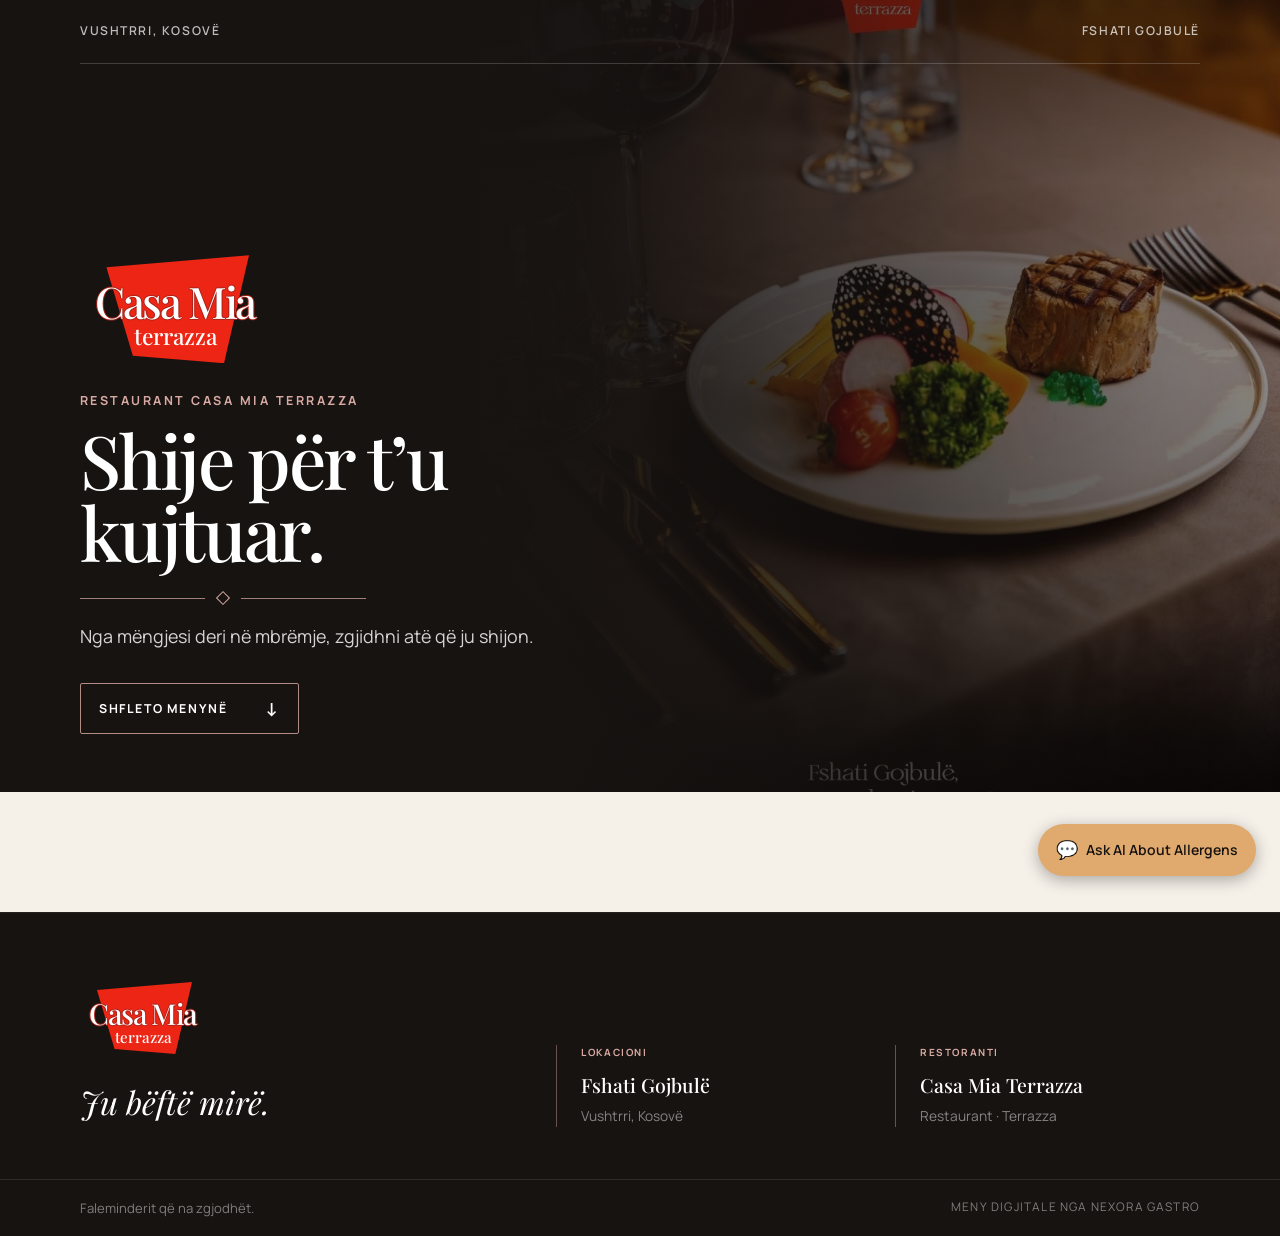
==== commit d601f6c9: "feat: add NexBot AI widget to root index.html" ====
--- a/index.html
+++ b/index.html
@@ -76,6 +76,12 @@
     </div>
   </footer>
 
+  <!-- NEXBOT DIGITAL VIRTUAL ASSISTANT CHAT WIDGET -->
+  <a href="https://ig.me" target="_blank" class="nexbot-chat-widget" aria-label="Chat with AI Assistant">
+    <span class="nexbot-chat-icon">💬</span>
+    <span class="nexbot-chat-text">Ask AI About Allergens</span>
+  </a>
+
   <script type="module" src="client/js/app.js?v=premium-3-24"></script>
 </body>
 </html>
--- a/client/style.css
+++ b/client/style.css
@@ -111,6 +111,45 @@
 .reveal{opacity:0;transform:translateY(16px);transition:opacity .55s ease,transform .55s ease}
 .reveal.is-visible{opacity:1;transform:none}
 @keyframes pulse{0%{background-position:200% 0}100%{background-position:-200% 0}}
+
+.nexbot-chat-widget {
+      position: fixed;
+      bottom: 24px;
+      right: 24px;
+      background-color: #e0a96d; /* Premium gold/bronze color matching the Casa Mia palette */
+      color: #171311; /* Dark shade for high contrast readability */
+      text-decoration: none;
+      padding: 12px 18px;
+      border-radius: 30px;
+      font-family: 'Manrope', sans-serif;
+      font-weight: 600;
+      font-size: 14px;
+      display: flex;
+      align-items: center;
+      gap: 8px;
+      box-shadow: 0 4px 16px rgba(0, 0, 0, 0.3);
+      z-index: 9999;
+      transition: transform 0.2s ease, background-color 0.2s ease;
+    }
+    .nexbot-chat-widget:hover {
+      transform: scale(1.05);
+      background-color: #f0be85;
+    }
+    .nexbot-chat-icon {
+      font-size: 18px;
+    }
+    /* Responsive design for smaller mobile screens */
+    @media (max-width: 480px) {
+      .nexbot-chat-text {
+        display: none;
+      }
+      .nexbot-chat-widget {
+        padding: 12px;
+        border-radius: 50%;
+        bottom: 16px;
+        right: 16px;
+      }
+    }
 
 @media (max-width:900px){
   .menu-list{transform:none}
@@ -416,7 +455,7 @@
   /* Keep both location anchors visible on mobile: city left, village right. */
   .hero__edition{display:inline}
   .hero__topbar{gap:1rem}
-  .hero__location,.hero__edition{white-space:nowrap}
+  .hero__location,.hero__edition{white-space:nowrap; text-shadow: 0 1px 3px rgba(0, 0, 0, 0.95),    0 2px 8px rgba(0, 0, 0, 0.80),    0 0 14px rgba(0, 0, 0, 0.60)}
 
   .hero__intro{font-size:.96rem;line-height:1.62}
 
